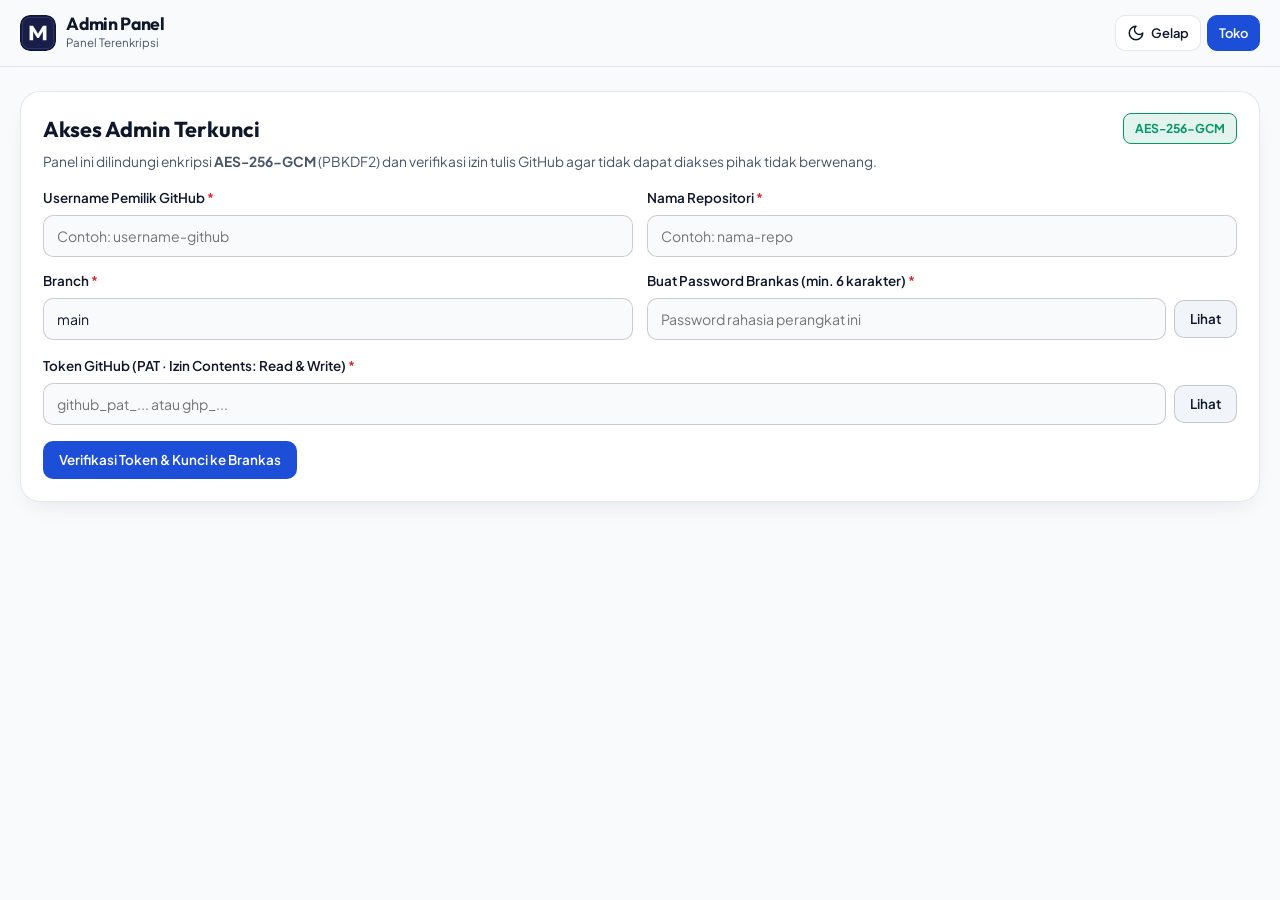
==== admin.html @ 41ffdd81 "v90: Bump root HTML/SW/module cache-busters and add Cloudflare Pages _headers so browsers immediatel" ====
<!doctype html>
<html lang="id" data-theme="dark">
  <head>
    <meta charset="UTF-8" />
    <meta name="viewport" content="width=device-width, initial-scale=1.0" />
    <title>Brankas Admin — Manifestudio</title>
    <meta
      name="description"
      content="Halaman admin terenkripsi Manifestudio."
    />
    <meta name="robots" content="noindex, nofollow" />
    <meta name="theme-color" content="#090D16" />
    <link rel="icon" type="image/svg+xml" href="./assets/icons/brand-icon.svg" />

    <link rel="preconnect" href="https://fonts.googleapis.com" />
    <link rel="preconnect" href="https://fonts.gstatic.com" crossorigin />
    <link
      href="https://fonts.googleapis.com/css2?family=JetBrains+Mono:wght@500;700&family=Outfit:wght@600;700;800&family=Plus+Jakarta+Sans:wght@400;500;600;700&display=swap"
      rel="stylesheet"
    />

    <link rel="stylesheet" href="./css/tokens.css?v=90" />
    <link rel="stylesheet" href="./css/styles.css?v=90" />
    <script>
      (function () {
        var CURRENT_CACHE = 'manifestudio-cache-v90';
        window.addEventListener('load', function () {
          if ('caches' in window) {
            caches.keys().then(function (keys) {
              keys.forEach(function (k) {
                if (k !== CURRENT_CACHE && k !== 'manifestudio-ffmpeg-core-v1') caches.delete(k);
              });
            });
          }
          if ('serviceWorker' in navigator) {
            navigator.serviceWorker.register('./sw.js?v=90').then(function (reg) {
              reg.update();
            }).catch(function () {});
          }
        });
      })();
    </script>
  </head>
  <body>
    <header class="site-header">
      <div class="container header-inner">
        <a href="./index.html" class="brand-link" aria-label="Kembali ke toko Manifestudio">
          <img
            src="./assets/icons/brand-icon.svg"
            alt="Logo Manifestudio"
            width="38"
            height="38"
            class="brand-mark"
          />
          <div class="brand-text">
            <span class="brand-name">Admin Panel</span>
            <span class="brand-tagline">Panel Terenkripsi</span>
          </div>
        </a>

        <div class="header-actions">
          <button
            type="button"
            id="lock-vault-btn"
            class="header-btn"
            aria-label="Kunci sesi admin"
            hidden
          >
            <svg width="16" height="16" viewBox="0 0 24 24" fill="none" stroke="currentColor" stroke-width="2" stroke-linecap="round" stroke-linejoin="round" aria-hidden="true">
              <rect width="18" height="11" x="3" y="11" rx="2" ry="2" />
              <path d="M7 11V7a5 5 0 0 1 10 0v4" />
            </svg>
            <span class="hide-xs">Kunci</span>
          </button>
          <button
            type="button"
            id="theme-toggle-btn"
            class="header-btn"
            aria-label="Ubah tema tampilan"
          ></button>
          <a href="./index.html" class="header-btn header-cart-btn">
            Toko
          </a>
        </div>
      </div>
    </header>

    <main class="container admin-shell">
      <!-- Gate Terenkripsi: Tampil pertama kali / saat terkunci -->
      <section id="admin-lock-screen" class="admin-card admin-lock-card" aria-labelledby="lock-heading">
        <div class="admin-card-head">
          <div>
            <h1 id="lock-heading" class="admin-title">Akses Admin Terkunci</h1>
            <p id="lock-subtitle" class="admin-subtitle">
              Panel ini dilindungi enkripsi <strong>AES-256-GCM</strong> (PBKDF2) dan verifikasi izin tulis GitHub agar tidak dapat diakses pihak tidak berwenang.
            </p>
          </div>
          <span class="admin-badge is-ok">AES-256-GCM</span>
        </div>

        <!-- Form Buka Brankas (jika perangkat ini sudah pernah aktivasi) -->
        <form id="unlock-vault-form" class="admin-add-form" hidden>
          <div class="form-field">
            <label for="unlock-password">Password Brankas Admin <span class="req">*</span></label>
            <div class="token-input-row">
              <input
                type="password"
                id="unlock-password"
                placeholder="Masukkan password brankas Anda"
                autocomplete="current-password"
                required
              />
              <button type="button" class="btn btn-secondary btn-sm" data-toggle-secret="unlock-password">
                Lihat
              </button>
            </div>
          </div>

          <div class="admin-action-bar">
            <button type="submit" id="unlock-submit-btn" class="btn btn-primary btn-sm">
              Buka Brankas Admin
            </button>
            <button type="button" id="reset-vault-btn" class="btn btn-ghost btn-sm">
              Ganti Token / Reset Brankas
            </button>
          </div>
        </form>

        <!-- Form Aktivasi Brankas (perangkat baru / setelah reset) -->
        <form id="setup-vault-form" class="admin-add-form" hidden>
          <div class="admin-form-grid">
            <div class="form-field">
              <label for="setup-owner">Username Pemilik GitHub <span class="req">*</span></label>
              <input
                type="text"
                id="setup-owner"
                placeholder="Contoh: username-github"
                autocomplete="off"
                required
              />
            </div>
            <div class="form-field">
              <label for="setup-repo">Nama Repositori <span class="req">*</span></label>
              <input
                type="text"
                id="setup-repo"
                placeholder="Contoh: nama-repo"
                autocomplete="off"
                required
              />
            </div>
            <div class="form-field">
              <label for="setup-branch">Branch <span class="req">*</span></label>
              <input
                type="text"
                id="setup-branch"
                value="main"
                autocomplete="off"
                required
              />
            </div>
            <div class="form-field">
              <label for="setup-password">Buat Password Brankas (min. 6 karakter) <span class="req">*</span></label>
              <div class="token-input-row">
                <input
                  type="password"
                  id="setup-password"
                  placeholder="Password rahasia perangkat ini"
                  autocomplete="new-password"
                  minlength="6"
                  required
                />
                <button type="button" class="btn btn-secondary btn-sm" data-toggle-secret="setup-password">
                  Lihat
                </button>
              </div>
            </div>
          </div>

          <div class="form-field">
            <label for="setup-token">Token GitHub (PAT · Izin Contents: Read &amp; Write) <span class="req">*</span></label>
            <div class="token-input-row">
              <input
                type="password"
                id="setup-token"
                placeholder="github_pat_... atau ghp_..."
                autocomplete="off"
                required
              />
              <button type="button" class="btn btn-secondary btn-sm" data-toggle-secret="setup-token">
                Lihat
              </button>
            </div>
          </div>

          <div class="admin-action-bar">
            <button type="submit" id="setup-submit-btn" class="btn btn-primary btn-sm">
              Verifikasi Token &amp; Kunci ke Brankas
            </button>
          </div>
        </form>

        <div id="lock-status-box" class="admin-status-box" role="status" hidden></div>
      </section>

      <!-- Dashboard Admin: Tersembunyi & kosong sampai berhasil verifikasi/unlock -->
      <div id="admin-dashboard" class="admin-dashboard" hidden>
        <section class="admin-card admin-control-card" aria-labelledby="sync-heading">
          <div class="admin-card-head">
            <div>
              <h1 id="sync-heading" class="admin-title">Pusat Kontrol &amp; Status Sinkronisasi</h1>
              <p class="admin-subtitle">
                Terhubung terenkripsi ke <code id="connected-repo-label">-</code> · Sinkron otomatis antara Menu Utama, 14 Menu Utilitas, Banner Carousel, dan <code>data/catalog.json</code>.
              </p>
            </div>
            <span id="admin-source-badge" class="admin-badge is-ok">Tersinkron Penuh</span>
          </div>

          <!-- Live Status Sinkronisasi Panel -->
          <div id="admin-sync-status-panel" class="admin-sync-panel" aria-live="polite">
            <div class="admin-sync-head">
              <div class="admin-sync-summary">
                <span class="admin-sync-dot is-ok" id="admin-sync-dot" aria-hidden="true"></span>
                <strong id="admin-sync-summary-title">Memeriksa status sinkronisasi...</strong>
                <span id="admin-sync-timestamp" class="admin-sync-time mono-num"></span>
              </div>
              <div class="admin-sync-actions">
                <button type="button" id="sync-all-menus-banners-btn" class="btn btn-secondary btn-sm">
                  Sinkronkan Semua Menu &amp; Banner
                </button>
                <button type="button" id="check-sync-btn" class="btn btn-ghost btn-sm">
                  Cek Sinkronisasi
                </button>
              </div>
            </div>
            <div id="admin-sync-grid" class="admin-sync-grid"></div>
          </div>

          <div class="admin-action-bar">
            <button type="button" id="publish-github-btn" class="btn btn-primary btn-sm">
              Simpan &amp; Publikasikan ke GitHub
            </button>
            <button type="button" id="pull-github-btn" class="btn btn-secondary btn-sm">
              Muat Ulang GitHub
            </button>
            <button type="button" id="save-preview-btn" class="btn btn-secondary btn-sm">
              Pratinjau Lokal
            </button>
            <button type="button" id="clear-preview-btn" class="btn btn-ghost btn-sm">
              Hapus Pratinjau
            </button>
            <button type="button" id="download-json-btn" class="btn btn-ghost btn-sm">
              Unduh JSON
            </button>
          </div>

          <div id="admin-publish-progress" class="admin-progress-box" hidden>
            <div class="admin-progress-head">
              <span id="admin-progress-label" class="admin-progress-label">Menyiapkan publikasi...</span>
              <strong id="admin-progress-pct" class="admin-progress-pct mono-num">0%</strong>
            </div>
            <div
              class="admin-progress-track"
              role="progressbar"
              id="admin-progress-bar"
              aria-valuemin="0"
              aria-valuemax="100"
              aria-valuenow="0"
            >
              <div id="admin-progress-fill" class="admin-progress-fill" style="width: 0%"></div>
            </div>
          </div>

          <div id="admin-status-box" class="admin-status-box" role="status" hidden></div>
        </section>

        <div class="admin-tabs" role="tablist" aria-label="Bagian Panel Admin">
          <button
            type="button"
            role="tab"
            id="tab-btn-products"
            class="cat-tab is-active"
            data-admin-tab="products"
            aria-selected="true"
          >
            <span>Produk</span>
            <span class="admin-tab-count mono-num" id="tab-count-products">0</span>
          </button>
          <button
            type="button"
            role="tab"
            id="tab-btn-add"
            class="cat-tab"
            data-admin-tab="add"
            aria-selected="false"
          >
            <span>+ Produk Baru</span>
          </button>
          <button
            type="button"
            role="tab"
            id="tab-btn-categories"
            class="cat-tab"
            data-admin-tab="categories"
            aria-selected="false"
          >
            <span>Kategori</span>
            <span class="admin-tab-count mono-num" id="tab-count-categories">0</span>
          </button>
          <button
            type="button"
            role="tab"
            id="tab-btn-banners"
            class="cat-tab"
            data-admin-tab="banners"
            aria-selected="false"
          >
            <span>Banner</span>
            <span class="admin-tab-count mono-num" id="tab-count-banners">0</span>
          </button>
          <button
            type="button"
            role="tab"
            id="tab-btn-utilities"
            class="cat-tab"
            data-admin-tab="utilities"
            aria-selected="false"
          >
            <span>Menu Utilitas</span>
            <span class="admin-tab-count mono-num" id="tab-count-utilities">14</span>
          </button>
          <button
            type="button"
            role="tab"
            id="tab-btn-brand"
            class="cat-tab"
            data-admin-tab="brand"
            aria-selected="false"
          >
            <span>Brand &amp; Kontak</span>
          </button>
          <button
            type="button"
            role="tab"
            id="tab-btn-vouchers"
            class="cat-tab"
            data-admin-tab="vouchers"
            aria-selected="false"
          >
            <span>Voucher</span>
            <span class="admin-tab-count mono-num" id="tab-count-vouchers">0</span>
          </button>
          <button
            type="button"
            role="tab"
            id="tab-btn-faq"
            class="cat-tab"
            data-admin-tab="faq"
            aria-selected="false"
          >
            <span>FAQ</span>
            <span class="admin-tab-count mono-num" id="tab-count-faq">0</span>
          </button>
          <button
            type="button"
            role="tab"
            id="tab-btn-history"
            class="cat-tab"
            data-admin-tab="history"
            aria-selected="false"
          >
            <span>Riwayat</span>
          </button>
        </div>

        <section id="panel-products" class="admin-panel" aria-labelledby="tab-btn-products">
          <div class="admin-toolbar">
            <div class="search-box">
              <svg class="search-icon" width="18" height="18" viewBox="0 0 24 24" fill="none" stroke="currentColor" stroke-width="2" stroke-linecap="round" stroke-linejoin="round" aria-hidden="true">
                <circle cx="11" cy="11" r="8" />
                <path d="m21 21-4.3-4.3" />
              </svg>
              <input
                type="search"
                id="admin-product-search"
                class="search-input"
                placeholder="Cari produk atau varian..."
                aria-label="Cari produk di panel admin"
              />
            </div>
            <span id="admin-product-count" class="catalog-count">0 produk</span>
          </div>

          <div id="admin-product-list" class="admin-product-list"></div>
        </section>

        <section id="panel-add" class="admin-panel" aria-labelledby="tab-btn-add" hidden>
          <div class="admin-card">
            <h2 class="admin-section-title">Tambah Layanan / Produk Baru</h2>
            <p class="admin-subtitle">
              Tambahkan layanan baru ke katalog lengkap dengan varian paket pertamanya.
            </p>

            <form id="add-product-form" class="admin-add-form">
              <div class="admin-form-grid">
                <div class="form-field">
                  <label for="new-prod-name">Nama Layanan <span class="req">*</span></label>
                  <input type="text" id="new-prod-name" placeholder="Contoh: CapCut Pro" required />
                </div>

                <div class="form-field">
                  <label for="new-prod-category">Kategori Layanan</label>
                  <select id="new-prod-category" class="admin-select">
                    <option value="streaming">Streaming Film</option>
                    <option value="music">Musik &amp; Hiburan</option>
                    <option value="creative">Desain &amp; Editing</option>
                    <option value="custom">Request &amp; Custom</option>
                  </select>
                </div>

                <div class="admin-logo-manager admin-logo-manager-full">
                  <div class="admin-logo-head">
                    <div class="admin-logo-preview-wrap">
                      <img
                        src="./assets/logos/custom-request.svg"
                        alt="Pratinjau logo produk baru"
                        width="44"
                        height="44"
                        id="new-prod-logo-preview"
                        class="modal-logo"
                      />
                      <div>
                        <strong class="admin-logo-title">Logo Layanan</strong>
                        <span id="new-prod-logo-status" class="admin-prod-meta">Gunakan upload gambar atau link URL</span>
                      </div>
                    </div>
                    <div class="admin-logo-tabs" role="group" aria-label="Pilih sumber logo produk baru">
                      <button
                        type="button"
                        class="admin-logo-mode-btn is-active"
                        data-new-logo-mode="upload"
                        aria-pressed="true"
                      >
                        Upload File
                      </button>
                      <button
                        type="button"
                        class="admin-logo-mode-btn"
                        data-new-logo-mode="link"
                        aria-pressed="false"
                      >
                        Link / URL
                      </button>
                    </div>
                  </div>

                  <div id="new-prod-logo-upload-pane" class="admin-logo-pane">
                    <div class="admin-file-row">
                      <label for="new-prod-logo-file" class="btn btn-secondary btn-sm admin-file-trigger">
                        Pilih File Gambar Logo
                      </label>
                      <input
                        type="file"
                        id="new-prod-logo-file"
                        class="visually-hidden-file"
                        accept="image/*"
                      />
                      <span class="admin-prod-meta">PNG / JPG / WebP / SVG otomatis dioptimalkan ke 256×256.</span>
                    </div>
                  </div>

                  <div id="new-prod-logo-link-pane" class="admin-logo-pane" hidden>
                    <div class="admin-logo-link-grid">
                      <div class="form-field">
                        <label for="new-prod-logo-preset">Preset Ikon Bawaan</label>
                        <select id="new-prod-logo-preset" class="admin-select">
                          <option value="./assets/logos/custom-request.svg">Ikon Umum / Custom</option>
                          <option value="./assets/logos/netflix.svg">Netflix</option>
                          <option value="./assets/logos/canva.svg">Canva</option>
                          <option value="./assets/logos/youtube.svg">YouTube</option>
                          <option value="./assets/logos/spotify.svg">Spotify</option>
                          <option value="./assets/logos/viu.svg">Viu</option>
                          <option value="./assets/logos/vidio.svg">Vidio</option>
                          <option value="./assets/logos/alight-motion.svg">Alight Motion</option>
                          <option value="./assets/logos/wetv.svg">WeTV</option>
                          <option value="./assets/logos/prime-video.svg">Prime Video</option>
                        </select>
                      </div>
                      <div class="form-field">
                        <label for="new-prod-logo-url">Path / URL Link Logo</label>
                        <input
                          type="text"
                          id="new-prod-logo-url"
                          value="./assets/logos/custom-request.svg"
                          placeholder="https://... atau ./assets/logos/..."
                        />
                      </div>
                    </div>
                  </div>
                </div>

                <div class="form-field">
                  <label for="new-prod-tag">Label Status</label>
                  <input type="text" id="new-prod-tag" value="Tersedia" placeholder="Contoh: Populer" />
                </div>

                <div class="form-field">
                  <label for="new-prod-summary">Ringkasan Fitur</label>
                  <input
                    type="text"
                    id="new-prod-summary"
                    placeholder="Contoh: Ekspor 4K tanpa watermark · Template Pro"
                  />
                </div>

                <div class="form-field">
                  <label for="new-prod-variant-name">Nama Paket Pertama <span class="req">*</span></label>
                  <input
                    type="text"
                    id="new-prod-variant-name"
                    placeholder="Contoh: 1 Bulan Privat"
                    required
                  />
                </div>

                <div class="form-field">
                  <label for="new-prod-variant-price">Harga Paket (Rp) <span class="req">*</span></label>
                  <input
                    type="number"
                    id="new-prod-variant-price"
                    min="0"
                    step="500"
                    value="15000"
                    required
                  />
                </div>
              </div>

              <div class="admin-action-bar">
                <button type="submit" class="btn btn-primary btn-sm">
                  Tambahkan ke Katalog
                </button>
              </div>
            </form>
          </div>
        </section>

        <!-- Panel Kategori Layanan -->
        <section id="panel-categories" class="admin-panel" aria-labelledby="tab-btn-categories" hidden>
          <div class="admin-card">
            <h2 class="admin-section-title">Kelola Kategori Layanan</h2>
            <p class="admin-subtitle">
              Ubah nama kategori yang sudah ada atau tambahkan kategori layanan baru (contoh: AI &amp; Produktivitas, Gaming &amp; Voucher, Cloud Storage, dll). Kategori otomatis muncul di filter toko dan pilihan produk.
            </p>

            <div id="admin-category-list" class="admin-category-list"></div>

            <form id="add-category-form" class="admin-add-form">
              <h3 class="admin-subhead">Tambah Kategori Layanan Baru</h3>
              <div class="admin-form-grid">
                <div class="form-field">
                  <label for="new-category-label">Nama Kategori Layanan <span class="req">*</span></label>
                  <input
                    type="text"
                    id="new-category-label"
                    placeholder="Contoh: AI & Produktivitas"
                    required
                  />
                </div>
                <div class="form-field">
                  <label for="new-category-id">ID Kategori (Opsional, otomatis dari nama)</label>
                  <input
                    type="text"
                    id="new-category-id"
                    placeholder="Contoh: ai-tools"
                  />
                </div>
              </div>
              <div class="admin-action-bar">
                <button type="submit" class="btn btn-primary btn-sm">
                  + Tambah Kategori Layanan
                </button>
              </div>
            </form>
          </div>
        </section>

        <!-- Panel Banner Promo Carousel -->
        <section id="panel-banners" class="admin-panel" aria-labelledby="tab-btn-banners" hidden>
          <div class="admin-card">
            <div class="admin-card-head">
              <div>
                <h2 class="admin-section-title">Kelola Banner Carousel Gen-Z (Menu Utama &amp; 14 Utilitas)</h2>
                <p class="admin-subtitle">
                  Klik judul slide untuk membuka editor. Setiap menu memiliki banner maskot Gen-Z yang otomatis tersinkron dengan Menu Utama &amp; Menu Utilitas.
                </p>
              </div>
              <button type="button" id="banner-sync-all-btn" class="btn btn-secondary btn-sm">
                Sinkronkan Banner dengan Menu
              </button>
            </div>

            <div id="admin-banner-list" class="admin-banner-list"></div>

            <form id="add-banner-form" class="admin-add-form">
              <h3 class="admin-subhead">Tambah Slide Banner Baru</h3>
              <div class="admin-form-grid">
                <div class="form-field">
                  <label for="new-banner-kicker">Label Kicker (Teks Kecil Atas)</label>
                  <input
                    type="text"
                    id="new-banner-kicker"
                    value="Promo Spesial · Manifestudio"
                    placeholder="Contoh: Promo Spesial · Manifestudio"
                  />
                </div>
                <div class="form-field">
                  <label for="new-banner-heading">Judul Utama Banner <span class="req">*</span></label>
                  <input
                    type="text"
                    id="new-banner-heading"
                    placeholder="Contoh: Diskon Spesial Paket Bundling"
                    required
                  />
                </div>
                <div class="form-field admin-sum-field">
                  <label for="new-banner-sub">Deskripsi / Kalimat Penjelas Banner</label>
                  <input
                    type="text"
                    id="new-banner-sub"
                    placeholder="Contoh: Dapatkan harga lebih hemat untuk pemesanan 2 layanan sekaligus."
                  />
                </div>
                <div class="form-field">
                  <label for="new-banner-cta">Teks Tombol (CTA)</label>
                  <input
                    type="text"
                    id="new-banner-cta"
                    value="Lihat Promo →"
                    placeholder="Contoh: Lihat Promo →"
                  />
                </div>
                <div class="form-field">
                  <label for="new-banner-href">Link Tujuan Saat Diklik</label>
                  <input
                    type="text"
                    id="new-banner-href"
                    value="#katalog"
                    placeholder="#katalog atau ./tools.html?tab=novel"
                  />
                </div>
                <div class="form-field">
                  <label for="new-banner-scrim">Tema Warna Overlay</label>
                  <select id="new-banner-scrim" class="admin-select">
                    <option value="default">Biru Gelap Standar</option>
                    <option value="emerald">Hijau Emerald</option>
                    <option value="weather">Biru Langit Cerah</option>
                    <option value="world">Indigo / Kosmik</option>
                    <option value="prayer">Cyan / Tosca</option>
                    <option value="downloader">Magenta / Neon</option>
                    <option value="violet">Violet Studio</option>
                    <option value="crimson">Merah Sinema</option>
                    <option value="amber">Emas / Amber Hangat</option>
                  </select>
                </div>
                <div class="form-field">
                  <label for="new-banner-preset">Preset Gambar Maskot Gen-Z</label>
                  <select id="new-banner-preset" class="admin-select">
                    <option value="./assets/banners/banner-katalog.jpg">Maskot Katalog Utama (Fox)</option>
                    <option value="./assets/banners/banner-prayer.jpg">Maskot Jadwal Sholat (Kucing)</option>
                    <option value="./assets/banners/banner-weather.jpg">Maskot Prakiraan Cuaca (Shiba)</option>
                    <option value="./assets/banners/banner-worldclock.jpg">Maskot Jam Dunia (Beruang)</option>
                    <option value="./assets/banners/banner-speedtest.jpg">Maskot Speedtest (Cheetah)</option>
                    <option value="./assets/banners/banner-downloader.jpg">Maskot Downloader (Panda)</option>
                    <option value="./assets/banners/banner-compressor.jpg">Maskot Kompresor HD (Bunglon)</option>
                    <option value="./assets/banners/banner-converter.jpg">Maskot Konversi File (Rakun)</option>
                    <option value="./assets/banners/banner-songfinder.jpg">Maskot Cari Lagu (Kelinci DJ)</option>
                    <option value="./assets/banners/banner-music.jpg">Maskot YT Music (Kucing DJ)</option>
                    <option value="./assets/banners/banner-dracin.jpg">Maskot Drama Pendek (Red Panda)</option>
                    <option value="./assets/banners/banner-audioeditor.jpg">Maskot Audio Editor (Serigala)</option>
                    <option value="./assets/banners/banner-manifestai.jpg">Maskot Manifest AI (Burung Hantu)</option>
                    <option value="./assets/banners/banner-plagiarism.jpg">Maskot Cek Plagiarisme (Corgi)</option>
                    <option value="./assets/banners/banner-novel.jpg">Maskot Novel Terpadu (Rubah)</option>
                    <option value="./assets/banners/banner-callerid.jpg">Maskot Cek Nomor & Anti-Spam (Shiba Guard)</option>
                    <option value="">Tanpa Gambar (Gradien Warna)</option>
                  </select>
                </div>
                <div class="form-field admin-sum-field">
                  <label for="new-banner-image-url">Path / URL Gambar Banner (Opsional)</label>
                  <input
                    type="text"
                    id="new-banner-image-url"
                    value="./assets/banners/banner-katalog.jpg"
                    placeholder="./assets/banners/banner-katalog.jpg atau https://..."
                  />
                </div>
                <div class="form-field admin-sum-field">
                  <div class="admin-file-row">
                    <img
                      src="./assets/banners/banner-katalog.jpg"
                      alt="Pratinjau gambar banner baru"
                      width="96"
                      height="54"
                      id="new-banner-image-preview"
                      class="admin-banner-thumb"
                    />
                    <label for="new-banner-image-file" class="btn btn-secondary btn-sm admin-file-trigger">
                      Upload Gambar Banner Baru
                    </label>
                    <input
                      type="file"
                      id="new-banner-image-file"
                      class="visually-hidden-file"
                      accept="image/*"
                    />
                    <span id="new-banner-image-status" class="admin-prod-meta">Rasio landscape 16:9 direkomendasikan.</span>
                  </div>
                </div>
              </div>
              <div class="admin-action-bar">
                <button type="submit" class="btn btn-primary btn-sm">
                  + Tambah Slide Banner
                </button>
              </div>
            </form>
          </div>
        </section>

        <!-- Panel Brand, Biaya Layanan, OpenGraph & Kontak Sosmed -->
        <section id="panel-brand" class="admin-panel" aria-labelledby="tab-btn-brand" hidden>
          <!-- Card 1: Identitas & Logo Brand -->
          <div class="admin-card">
            <h2 class="admin-section-title">Ubah Logo Brand &amp; Identitas Header/Footer</h2>
            <p class="admin-subtitle">
              Atur logo utama toko, nama brand, tulisan di bawah nama brand (tagline header), serta teks hak cipta di footer.
            </p>

            <div class="admin-logo-manager">
              <div class="admin-logo-head">
                <div class="admin-logo-preview-wrap">
                  <img
                    src="./assets/icons/brand-icon.svg"
                    alt="Pratinjau logo brand utama"
                    width="48"
                    height="48"
                    id="brand-logo-preview"
                    class="modal-logo admin-logo-thumb"
                  />
                  <div>
                    <strong class="admin-logo-title">Logo Brand Utama</strong>
                    <span id="brand-logo-status" class="admin-prod-meta">Menggunakan logo bawaan Manifestudio</span>
                  </div>
                </div>
                <div class="admin-logo-tabs" role="group" aria-label="Pilih sumber logo brand">
                  <button
                    type="button"
                    class="admin-logo-mode-btn is-active"
                    data-brand-logo-mode="upload"
                    aria-pressed="true"
                  >
                    Upload Gambar
                  </button>
                  <button
                    type="button"
                    class="admin-logo-mode-btn"
                    data-brand-logo-mode="link"
                    aria-pressed="false"
                  >
                    Link / URL
                  </button>
                </div>
              </div>

              <div id="brand-logo-upload-pane" class="admin-logo-pane">
                <div class="admin-file-row">
                  <label for="brand-logo-file" class="btn btn-secondary btn-sm admin-file-trigger">
                    Pilih File Gambar Logo Brand
                  </label>
                  <input
                    type="file"
                    id="brand-logo-file"
                    class="visually-hidden-file"
                    accept="image/*"
                  />
                  <button type="button" id="brand-logo-reset-btn" class="btn btn-ghost btn-sm">
                    Reset ke Logo Default
                  </button>
                  <span class="admin-prod-meta">Otomatis dikompres &amp; disimpan ke repositori saat Publikasi.</span>
                </div>
              </div>

              <div id="brand-logo-link-pane" class="admin-logo-pane" hidden>
                <div class="form-field">
                  <label for="brand-logo-url">Path / URL Logo Brand</label>
                  <input
                    type="text"
                    id="brand-logo-url"
                    value="./assets/icons/brand-icon.svg"
                    placeholder="./assets/icons/brand-icon.svg atau https://..."
                  />
                </div>
              </div>
            </div>

            <div class="admin-form-grid">
              <div class="form-field">
                <label for="brand-name-input">Nama Brand</label>
                <input
                  type="text"
                  id="brand-name-input"
                  value="Manifestudio"
                  placeholder="Manifestudio"
                />
              </div>
              <div class="form-field">
                <label for="brand-tagline-input">Tagline Header (Tulisan di Bawah Nama Brand)</label>
                <input
                  type="text"
                  id="brand-tagline-input"
                  value="by Tomy"
                  placeholder="Contoh: by Tomy"
                />
              </div>
              <div class="form-field admin-sum-field">
                <label for="brand-footer-input">Teks Hak Cipta Footer</label>
                <input
                  type="text"
                  id="brand-footer-input"
                  value="Dikelola oleh Manifestudio by Tomy © 2026"
                  placeholder="Dikelola oleh Manifestudio by Tomy © 2026"
                />
              </div>
            </div>
          </div>

          <!-- Card 1B: Pengaturan Keamanan Berlapis Server Vault (Store + Kontak WhatsApp/IG/TikTok) -->
          <div class="admin-card" id="admin-store-access-card">
            <div class="admin-card-head">
              <div>
                <h2 class="admin-section-title">Keamanan Berlapis Akses Store &amp; Kontak — Server Vault (Cloudflare KV)</h2>
                <p class="admin-subtitle">
                  Kode akses Store, kode akses Kontak, URL Store, nomor WhatsApp, Instagram, dan TikTok untuk pengunjung Manifestudio disimpan <strong>100% di Server Cloudflare KV</strong> dalam bentuk hash PBKDF2-SHA256 — tidak pernah muncul di Inspect Element, HTML, JS, maupun GitHub.
                </p>
              </div>
              <span id="store-vault-status-badge" class="admin-badge">Memeriksa Vault...</span>
            </div>

            <div id="store-vault-status-meta" class="admin-prod-meta" style="margin-bottom: 0.75rem;">
              Membaca status Server Vault Cloudflare...
            </div>

            <label class="admin-checkbox-row" for="store-access-enabled-toggle">
              <input type="checkbox" id="store-access-enabled-toggle" checked />
              <span>Aktifkan Kode Akses Store saat pengunjung beralih dari Manifestudio ke Store</span>
            </label>

            <div class="admin-form-grid">
              <div class="form-field admin-sum-field">
                <label for="store-access-key-input">Kunci Akses Store Baru (Tersimpan sebagai Hash di Server KV)</label>
                <div class="token-input-row">
                  <input
                    type="password"
                    id="store-access-key-input"
                    value=""
                    placeholder="Kosongkan jika tidak mengganti kunci (min. 6 karakter)"
                    autocomplete="new-password"
                    spellcheck="false"
                    maxlength="64"
                  />
                  <button type="button" class="btn btn-secondary btn-sm" data-toggle-secret="store-access-key-input">
                    Lihat
                  </button>
                  <button type="button" id="store-access-generate-btn" class="btn btn-secondary btn-sm">
                    Acak Kunci
                  </button>
                </div>
                <span class="admin-prod-meta">Kunci lama tidak pernah ditampilkan ulang karena di-hash satu arah di server. Mengganti kunci otomatis mencabut semua sesi lama.</span>
              </div>

              <div class="form-field admin-sum-field">
                <label for="store-access-store-origin-input">URL Tujuan Store (Rahasia di Server KV — Tidak Muncul di Frontend)</label>
                <input
                  type="url"
                  id="store-access-store-origin-input"
                  value=""
                  placeholder="https://manifestore.my.id"
                  autocomplete="off"
                />
              </div>

              <div class="form-field">
                <label for="store-access-brand-input">Nama Brand Domain Store</label>
                <input
                  type="text"
                  id="store-access-brand-input"
                  value="Manifestore"
                  placeholder="Manifestore"
                />
              </div>
              <div class="form-field">
                <label for="store-access-util-brand-input">Nama Brand Domain Utilitas</label>
                <input
                  type="text"
                  id="store-access-util-brand-input"
                  value="Manifestudio"
                  placeholder="Manifestudio"
                />
              </div>
              <div class="form-field">
                <label for="store-access-util-origin-input">Domain Utilitas (URL Origin)</label>
                <input
                  type="text"
                  id="store-access-util-origin-input"
                  value="https://manifestudio.my.id"
                  placeholder="https://manifestudio.my.id"
                />
              </div>
              <div class="form-field">
                <label for="store-access-prompt-title-input">Judul Modal Kunci Akses Store</label>
                <input
                  type="text"
                  id="store-access-prompt-title-input"
                  value="Akses Khusus Store"
                  placeholder="Akses Khusus Store"
                />
              </div>
              <div class="form-field admin-sum-field">
                <label for="store-access-prompt-desc-input">Keterangan Modal Kunci Akses Store</label>
                <input
                  type="text"
                  id="store-access-prompt-desc-input"
                  value="Masukkan kode akses resmi untuk melanjutkan ke halaman Store."
                  placeholder="Pesan petunjuk untuk pengguna..."
                />
              </div>
            </div>

            <hr style="border:none;border-top:1px solid var(--border);margin:1.15rem 0 0.95rem;" />

            <h3 class="admin-subhead" style="margin-bottom:0.4rem;">Enkripsi Akses Kontak &amp; Sosmed (WhatsApp, TikTok, Instagram)</h3>
            <p class="admin-prod-meta" style="margin-bottom:0.7rem;">
              Tombol WhatsApp, TikTok, dan Instagram di Manifestudio tidak pernah menampilkan nomor/username asli di kode web. Pengunjung wajib memasukkan kode akses sebelum server mengalihkan ke tujuan asli.
            </p>

            <label class="admin-checkbox-row" for="contact-access-enabled-toggle">
              <input type="checkbox" id="contact-access-enabled-toggle" checked />
              <span>Aktifkan Kode Akses untuk WhatsApp, TikTok &amp; Instagram di Manifestudio</span>
            </label>

            <label class="admin-checkbox-row" for="contact-access-same-key-toggle">
              <input type="checkbox" id="contact-access-same-key-toggle" checked />
              <span>Gunakan kunci yang sama dengan Kunci Akses Store (matikan untuk membuat kunci kontak terpisah)</span>
            </label>

            <div class="admin-form-grid">
              <div class="form-field admin-sum-field" id="contact-access-key-field" hidden>
                <label for="contact-access-key-input">Kunci Akses Kontak Terpisah (Hash di Server KV)</label>
                <div class="token-input-row">
                  <input
                    type="password"
                    id="contact-access-key-input"
                    value=""
                    placeholder="Kosongkan jika tidak mengganti kunci kontak (min. 6 karakter)"
                    autocomplete="new-password"
                    spellcheck="false"
                    maxlength="64"
                  />
                  <button type="button" class="btn btn-secondary btn-sm" data-toggle-secret="contact-access-key-input">
                    Lihat
                  </button>
                  <button type="button" id="contact-access-generate-btn" class="btn btn-secondary btn-sm">
                    Acak Kunci
                  </button>
                </div>
              </div>

              <div class="form-field">
                <label for="contact-whatsapp-input">Nomor WhatsApp Rahasia (Server KV)</label>
                <input
                  type="text"
                  id="contact-whatsapp-input"
                  value=""
                  placeholder="62851xxxxxxxx"
                  autocomplete="off"
                />
              </div>
              <div class="form-field">
                <label for="contact-instagram-input">URL Instagram Rahasia (Server KV)</label>
                <input
                  type="url"
                  id="contact-instagram-input"
                  value=""
                  placeholder="https://www.instagram.com/username"
                  autocomplete="off"
                />
              </div>
              <div class="form-field">
                <label for="contact-tiktok-input">URL TikTok Rahasia (Server KV)</label>
                <input
                  type="url"
                  id="contact-tiktok-input"
                  value=""
                  placeholder="https://www.tiktok.com/@username"
                  autocomplete="off"
                />
              </div>
              <div class="form-field">
                <label for="contact-prompt-desc-input">Keterangan Modal Akses Kontak</label>
                <input
                  type="text"
                  id="contact-prompt-desc-input"
                  value="Masukkan kode akses resmi untuk membuka tautan kontak."
                  placeholder="Masukkan kode akses resmi..."
                />
              </div>
            </div>

            <div class="admin-vault-actions" style="display:flex;flex-wrap:wrap;gap:0.6rem;margin-top:0.95rem;align-items:center;">
              <button type="button" id="store-access-save-vault-btn" class="btn btn-primary btn-sm">
                Simpan Pengaturan ke Server Vault
              </button>
              <button type="button" id="store-access-revoke-btn" class="btn btn-secondary btn-sm">
                Cabut Semua Sesi Aktif
              </button>
              <button type="button" id="store-access-refresh-vault-btn" class="btn btn-ghost btn-sm">
                Cek Status Server
              </button>
            </div>
            <div id="store-vault-action-msg" class="admin-prod-meta" style="margin-top:0.55rem;" aria-live="polite"></div>

            <details style="margin-top:0.85rem;font-size:0.84rem;color:var(--ink-muted);">
              <summary style="cursor:pointer;font-weight:600;color:var(--ink);">Panduan Setup 1 Kali di Cloudflare Pages (Binding KV)</summary>
              <ol style="margin:0.5rem 0 0 1.25rem;display:grid;gap:0.35rem;line-height:1.5;">
                <li>Buka <strong>Cloudflare Dashboard → Storage &amp; Databases → KV</strong>, klik <strong>Create a namespace</strong>, beri nama <code>manifestudio-store-vault</code>.</li>
                <li>Buka proyek <strong>Workers &amp; Pages → infokatalogtmctomystudio → Settings → Bindings → Add → KV namespace</strong>.</li>
                <li>Isi <strong>Variable name</strong> persis: <code>STORE_ACCESS_KV</code>, pilih namespace tadi, lalu klik <strong>Save</strong> (otomatis aktif pada deploy berikutnya atau klik Retry Deployment).</li>
              </ol>
            </details>
          </div>

          <!-- Card 2: Pengaturan OpenGraph & Social Share Preview -->
          <div class="admin-card">
            <h2 class="admin-section-title">Pengaturan OpenGraph &amp; Tampilan Share Link (WA / FB / IG / X / Telegram)</h2>
            <p class="admin-subtitle">
              Atur gambar pratinjau (thumbnail), judul kalimat, tagline, dan caption saat link website dibagikan di WhatsApp, Telegram, Facebook, Instagram, atau X. Saat Anda klik <strong>Simpan &amp; Publikasikan ke GitHub</strong>, sistem otomatis memperbarui meta tag di <code>index.html</code> dan <code>data/catalog.json</code>.
            </p>

            <div class="admin-og-preview-card" aria-label="Pratinjau Kartu Share Sosial Media">
              <div class="admin-og-preview-media">
                <img
                  src="./assets/og-manifestudio.jpg"
                  alt="Pratinjau gambar OpenGraph"
                  id="og-card-preview-img"
                  class="admin-og-preview-img"
                />
                <span id="og-card-preview-tagline" class="admin-og-preview-badge">by Tomy</span>
              </div>
              <div class="admin-og-preview-body">
                <span id="og-card-preview-site" class="admin-og-preview-domain">MANIFESTUDIO.MY.ID</span>
                <strong id="og-card-preview-title" class="admin-og-preview-title">Manifestudio — Katalog Layanan Digital &amp; Langganan</strong>
                <p id="og-card-preview-desc" class="admin-og-preview-desc">
                  Pesan layanan streaming, musik, desain, dan kebutuhan akun digital dengan proses cepat via WhatsApp.
                </p>
              </div>
            </div>

            <div class="admin-logo-manager">
              <div class="admin-logo-head">
                <div>
                  <strong class="admin-logo-title">Gambar Thumbnail OpenGraph (Rasio 1200×630)</strong>
                  <div id="og-image-status" class="admin-prod-meta">Aktif: ./assets/og-manifestudio.jpg</div>
                </div>
                <div class="admin-file-row">
                  <label for="og-image-file" class="btn btn-secondary btn-sm admin-file-trigger">
                    Upload Gambar OpenGraph
                  </label>
                  <input
                    type="file"
                    id="og-image-file"
                    class="visually-hidden-file"
                    accept="image/*"
                  />
                  <button type="button" id="og-image-reset-btn" class="btn btn-ghost btn-sm">
                    Reset Gambar Default
                  </button>
                </div>
              </div>
              <div class="form-field">
                <label for="og-image-url">Atau Path / URL Gambar OpenGraph</label>
                <input
                  type="text"
                  id="og-image-url"
                  value="./assets/og-manifestudio.jpg"
                  placeholder="./assets/og-manifestudio.jpg atau https://..."
                />
              </div>
            </div>

            <div class="admin-form-grid">
              <div class="form-field">
                <label for="og-title-input">Judul OpenGraph (Kalimat Utama Share Link)</label>
                <input
                  type="text"
                  id="og-title-input"
                  value="Manifestudio — Katalog Layanan Digital &amp; Langganan"
                  placeholder="Manifestudio — Katalog Layanan Digital &amp; Langganan"
                />
              </div>
              <div class="form-field">
                <label for="og-tagline-input">Tagline OpenGraph</label>
                <input
                  type="text"
                  id="og-tagline-input"
                  value="by Tomy"
                  placeholder="Contoh: by Tomy · Cepat, Aman &amp; Bergaransi"
                />
              </div>
              <div class="form-field admin-sum-field">
                <label for="og-description-input">Caption / Deskripsi OpenGraph</label>
                <textarea
                  id="og-description-input"
                  class="admin-textarea"
                  rows="2"
                  placeholder="Pesan layanan streaming, musik, desain, dan kebutuhan akun digital dengan proses cepat via WhatsApp."
                >Pesan layanan streaming, musik, desain, dan kebutuhan akun digital dengan proses cepat via WhatsApp.</textarea>
              </div>
              <div class="form-field">
                <label for="og-sitename-input">Nama Situs (og:site_name)</label>
                <input
                  type="text"
                  id="og-sitename-input"
                  value="Manifestudio"
                  placeholder="Manifestudio"
                />
              </div>
              <div class="form-field">
                <label for="og-alt-input">Teks Alternatif Gambar (og:image:alt)</label>
                <input
                  type="text"
                  id="og-alt-input"
                  value="Pratinjau Katalog Layanan Digital Manifestudio"
                  placeholder="Pratinjau Katalog Layanan Digital Manifestudio"
                />
              </div>
            </div>
          </div>

          <!-- Card 3: Biaya Layanan & Diskon Otomatis -->
          <div class="admin-card">
            <h2 class="admin-section-title">Pengaturan Biaya Layanan &amp; Diskon Otomatis</h2>
            <p class="admin-subtitle">
              Atur besaran persentase biaya layanan Bayar Nanti, biaya layanan tetap (jika ada), serta ambang diskon otomatis keranjang.
            </p>

            <div class="admin-form-grid">
              <div class="form-field">
                <label for="brand-paylater-pct-input">Biaya Layanan Bayar Nanti (%)</label>
                <input
                  type="number"
                  id="brand-paylater-pct-input"
                  min="0"
                  max="100"
                  step="0.5"
                  value="10"
                />
              </div>
              <div class="form-field">
                <label for="brand-service-fee-flat-input">Biaya Layanan Tetap Semua Pesanan (Rp)</label>
                <input
                  type="number"
                  id="brand-service-fee-flat-input"
                  min="0"
                  step="500"
                  value="0"
                />
              </div>
              <div class="form-field">
                <label for="brand-service-fee-label-input">Nama Label Biaya Layanan Tetap</label>
                <input
                  type="text"
                  id="brand-service-fee-label-input"
                  value="Biaya Layanan"
                  placeholder="Contoh: Biaya Layanan / Biaya Admin"
                />
              </div>
              <div class="form-field">
                <label for="brand-whatsapp-input">Nomor WhatsApp Admin Utama (Format 628...)</label>
                <input
                  type="text"
                  id="brand-whatsapp-input"
                  value="6285122936027"
                  placeholder="6285122936027"
                />
              </div>
              <div class="form-field">
                <label for="brand-discount-threshold-input">Minimal Belanja Diskon Otomatis (Rp)</label>
                <input
                  type="number"
                  id="brand-discount-threshold-input"
                  min="0"
                  step="1000"
                  value="50000"
                />
              </div>
              <div class="form-field">
                <label for="brand-discount-amount-input">Nominal Potongan Diskon Otomatis (Rp)</label>
                <input
                  type="number"
                  id="brand-discount-amount-input"
                  min="0"
                  step="500"
                  value="2000"
                />
              </div>
            </div>
          </div>

          <!-- Card 4: Kontak & Sosial Media Admin + Logo Sosmed -->
          <div class="admin-card">
            <h2 class="admin-section-title">Kontak &amp; Sosial Media Admin (Beserta Logo Sosmed)</h2>
            <p class="admin-subtitle">
              Edit, tambah, atau hapus tombol kontak &amp; sosial media yang tampil di bagian bawah toko, lengkap dengan ikon/logo sosmed masing-masing.
            </p>

            <div id="admin-social-list" class="admin-social-list"></div>

            <form id="add-social-form" class="admin-add-form">
              <h3 class="admin-subhead">Tambah Kontak / Sosial Media Baru</h3>
              <div class="admin-form-grid">
                <div class="form-field">
                  <label for="new-social-label">Nama / Label Tombol Sosmed <span class="req">*</span></label>
                  <input
                    type="text"
                    id="new-social-label"
                    placeholder="Contoh: Instagram @tmctomystudio atau Telegram Admin"
                    required
                  />
                </div>
                <div class="form-field">
                  <label for="new-social-url">Link URL Tujuan <span class="req">*</span></label>
                  <input
                    type="text"
                    id="new-social-url"
                    placeholder="Contoh: https://instagram.com/tmctomystudio atau https://t.me/..."
                    required
                  />
                </div>
                <div class="form-field">
                  <label for="new-social-logo-preset">Preset Logo Sosmed</label>
                  <select id="new-social-logo-preset" class="admin-select">
                    <option value="./assets/icons/social-whatsapp.svg">WhatsApp</option>
                    <option value="./assets/icons/social-instagram.svg">Instagram</option>
                    <option value="./assets/icons/social-tiktok.svg">TikTok</option>
                    <option value="./assets/icons/social-telegram.svg">Telegram</option>
                    <option value="./assets/icons/social-globe.svg">Website / Link Umum</option>
                  </select>
                </div>
                <div class="form-field">
                  <label for="new-social-logo-url">Atau Path / URL Logo Sosmed</label>
                  <input
                    type="text"
                    id="new-social-logo-url"
                    value="./assets/icons/social-whatsapp.svg"
                    placeholder="./assets/icons/social-whatsapp.svg atau https://..."
                  />
                </div>
                <div class="form-field admin-sum-field">
                  <div class="admin-file-row">
                    <img
                      src="./assets/icons/social-whatsapp.svg"
                      alt="Pratinjau logo sosmed baru"
                      width="36"
                      height="36"
                      id="new-social-logo-preview"
                      class="modal-logo admin-logo-thumb"
                    />
                    <label for="new-social-logo-file" class="btn btn-secondary btn-sm admin-file-trigger">
                      Upload File Logo Sosmed Baru
                    </label>
                    <input
                      type="file"
                      id="new-social-logo-file"
                      class="visually-hidden-file"
                      accept="image/*"
                    />
                    <span id="new-social-logo-status" class="admin-prod-meta">Bisa pilih preset, link URL, atau upload gambar sendiri.</span>
                  </div>
                </div>
              </div>
              <div class="admin-action-bar">
                <button type="submit" class="btn btn-primary btn-sm">
                  + Tambah Kontak / Sosmed
                </button>
              </div>
            </form>
          </div>
        </section>

        <!-- Panel Menu Utilitas (Kartu Beranda, 14 Menu Utilitas & Hero YT Music) -->
        <section id="panel-utilities" class="admin-panel" aria-labelledby="tab-btn-utilities" hidden>
          <div class="admin-card">
            <div class="admin-card-head">
              <div>
                <h2 class="admin-section-title">Kelola &amp; Sinkronkan 16 Menu Utilitas + Tanya Fitur</h2>
                <p class="admin-subtitle">
                  Aktifkan/nonaktifkan, urutkan, ubah ikon &amp; judul seluruh 16 fitur (Jadwal Sholat hingga Shortlink Bypass), serta atur asisten Customer Service Tanya Fitur. Perubahan otomatis tersinkron ke Manifestudio dan Manifestore.
                </p>
              </div>
              <div class="admin-history-toolbar">
                <button type="button" id="utilities-sync-all-btn" class="btn btn-secondary btn-sm">
                  Sinkronkan Menu &amp; Banner
                </button>
                <button type="button" id="utilities-reset-default-btn" class="btn btn-ghost btn-sm">
                  Reset Default
                </button>
              </div>
            </div>

            <div id="admin-utilities-editor" class="admin-utilities-editor"></div>
          </div>
        </section>

        <!-- Panel Pertanyaan Umum (FAQ) -->
        <section id="panel-faq" class="admin-panel" aria-labelledby="tab-btn-faq" hidden>
          <div class="admin-card">
            <h2 class="admin-section-title">Kelola Pertanyaan Umum (FAQ)</h2>
            <p class="admin-subtitle">
              Edit pertanyaan dan jawaban yang sering diajukan pelanggan di halaman depan toko, atau tambahkan pertanyaan baru.
            </p>

            <div id="admin-faq-list" class="admin-faq-list"></div>

            <form id="add-faq-form" class="admin-add-form">
              <h3 class="admin-subhead">Tambah Pertanyaan Umum Baru</h3>
              <div class="form-field">
                <label for="new-faq-question">Pertanyaan <span class="req">*</span></label>
                <input
                  type="text"
                  id="new-faq-question"
                  placeholder="Contoh: Apakah akun bergaransi penuh selama masa aktif?"
                  required
                />
              </div>
              <div class="form-field">
                <label for="new-faq-answer">Jawaban Lengkap <span class="req">*</span></label>
                <textarea
                  id="new-faq-answer"
                  class="admin-textarea"
                  rows="3"
                  placeholder="Tulis penjelasan jawaban yang jelas untuk pelanggan..."
                  required
                ></textarea>
              </div>
              <div class="admin-action-bar">
                <button type="submit" class="btn btn-primary btn-sm">
                  + Tambah Pertanyaan Umum
                </button>
              </div>
            </form>
          </div>
        </section>

        <section id="panel-vouchers" class="admin-panel" aria-labelledby="tab-btn-vouchers" hidden>
          <div class="admin-card">
            <h2 class="admin-section-title">Kelola Kode Voucher</h2>
            <p class="admin-subtitle">
              Kode voucher yang aktif di bawah akan dihitung otomatis pada keranjang pelanggan.
            </p>

            <div id="admin-voucher-list" class="admin-voucher-list"></div>

            <form id="add-voucher-form" class="admin-add-form">
              <h3 class="admin-subhead">Tambah Voucher Baru</h3>
              <div class="admin-form-grid">
                <div class="form-field">
                  <label for="new-voucher-code">Kode Voucher <span class="req">*</span></label>
                  <input type="text" id="new-voucher-code" placeholder="Contoh: BARU5K" required />
                </div>
                <div class="form-field">
                  <label for="new-voucher-type">Jenis Potongan</label>
                  <select id="new-voucher-type" class="admin-select">
                    <option value="fixed">Potongan Tetap (Rp)</option>
                    <option value="percent">Persentase (%)</option>
                  </select>
                </div>
                <div class="form-field">
                  <label for="new-voucher-value">Nilai Potongan <span class="req">*</span></label>
                  <input type="number" id="new-voucher-value" min="1" value="3000" required />
                </div>
                <div class="form-field">
                  <label for="new-voucher-min">Minimal Belanja (Rp)</label>
                  <input type="number" id="new-voucher-min" min="0" step="1000" value="15000" />
                </div>
                <div class="form-field">
                  <label for="new-voucher-usage-mode">Batas Penggunaan Voucher</label>
                  <select id="new-voucher-usage-mode" class="admin-select">
                    <option value="once">1 Kali Pakai Per Pelanggan</option>
                    <option value="limited">Batasi Jumlah Pakai (N Kali)</option>
                    <option value="unlimited">Tak Terbatas (Berkali-kali)</option>
                  </select>
                </div>
                <div class="form-field" id="new-voucher-max-uses-field" hidden>
                  <label for="new-voucher-max-uses">Maksimal Penggunaan (Kali)</label>
                  <input type="number" id="new-voucher-max-uses" min="2" step="1" value="5" />
                </div>
              </div>
              <div class="admin-action-bar">
                <button type="submit" class="btn btn-primary btn-sm">Tambah Voucher</button>
              </div>
            </form>
          </div>
        </section>

        <section id="panel-history" class="admin-panel" aria-labelledby="tab-btn-history" hidden>
          <div class="admin-card">
            <div class="admin-card-head">
              <div>
                <h2 class="admin-section-title">Riwayat Perubahan Katalog</h2>
                <p class="admin-subtitle">
                  Otomatis menyimpan hingga <strong id="history-limit-label">12</strong> log terbaru beserta rincian lengkap setiap tindakan (perubahan harga, sub produk, logo, biaya layanan, kategori, dll).
                </p>
              </div>
              <div class="admin-history-toolbar">
                <button type="button" id="snapshot-history-btn" class="btn btn-secondary btn-sm">
                  + Simpan Snapshot Sekarang
                </button>
                <button type="button" id="clear-history-btn" class="btn btn-ghost btn-sm">
                  Bersihkan Log
                </button>
              </div>
            </div>

            <div id="admin-history-list" class="admin-history-list"></div>
          </div>
        </section>
      </div>
    </main>

    <div id="toast-notification" class="toast-notification" role="status" aria-live="polite" hidden></div>

    <script type="module" src="./js/admin.js?v=85"></script>
  </body>
</html>
---- css/tokens.css ----
:root,
[data-theme='dark'] {
  color-scheme: dark;
  --bg: #090d16;
  --bg-subtle: #0f1624;
  --surface: #111827;
  --surface-elevated: #182235;
  --surface-hover: #1e2a40;
  --border: rgba(148, 163, 184, 0.16);
  --border-strong: rgba(148, 163, 184, 0.28);

  --ink: #f8fafc;
  --ink-secondary: #cbd5e1;
  --ink-muted: #94a3b8;

  --primary: #2563eb;
  --primary-hover: #3b82f6;
  --primary-ink: #ffffff;
  --accent: #06b6d4;
  --accent-soft: rgba(6, 182, 212, 0.12);

  --success: #10b981;
  --success-soft: rgba(16, 185, 129, 0.14);
  --warning: #f59e0b;
  --warning-soft: rgba(245, 158, 11, 0.14);
  --danger: #ef4444;
  --danger-soft: rgba(239, 68, 68, 0.14);

  --header-bg: rgba(9, 13, 22, 0.84);
  --hero-scrim: linear-gradient(
    95deg,
    rgba(9, 13, 22, 0.96) 0%,
    rgba(9, 13, 22, 0.84) 55%,
    rgba(9, 13, 22, 0.56) 100%
  );
  --shadow-card: 0 12px 30px -12px rgba(2, 6, 23, 0.55);
  --shadow-float: 0 20px 44px -12px rgba(2, 6, 23, 0.72);
}

[data-theme='light'] {
  color-scheme: light;
  --bg: #f8fafc;
  --bg-subtle: #eef2f7;
  --surface: #ffffff;
  --surface-elevated: #f1f5f9;
  --surface-hover: #e2e8f0;
  --border: rgba(15, 23, 42, 0.1);
  --border-strong: rgba(15, 23, 42, 0.2);

  --ink: #0f172a;
  --ink-secondary: #334155;
  --ink-muted: #475569;

  --primary: #1d4ed8;
  --primary-hover: #1e40af;
  --primary-ink: #ffffff;
  --accent: #0891b2;
  --accent-soft: rgba(8, 145, 178, 0.1);

  --success: #059669;
  --success-soft: rgba(5, 150, 105, 0.11);
  --warning: #b45309;
  --warning-soft: rgba(217, 119, 6, 0.12);
  --danger: #dc2626;
  --danger-soft: rgba(220, 38, 38, 0.1);

  --header-bg: rgba(248, 250, 252, 0.88);
  --hero-scrim: linear-gradient(
    95deg,
    rgba(15, 23, 42, 0.94) 0%,
    rgba(15, 23, 42, 0.8) 56%,
    rgba(15, 23, 42, 0.5) 100%
  );
  --shadow-card: 0 10px 26px -12px rgba(15, 23, 42, 0.12);
  --shadow-float: 0 20px 44px -12px rgba(15, 23, 42, 0.2);
}

:root {
  --font-display: 'Outfit', system-ui, -apple-system, BlinkMacSystemFont, 'Segoe UI', sans-serif;
  --font-sans: 'Plus Jakarta Sans', system-ui, -apple-system, BlinkMacSystemFont, 'Segoe UI', sans-serif;
  --font-mono: 'JetBrains Mono', ui-monospace, SFMono-Regular, Menlo, monospace;

  --radius-sm: 10px;
  --radius-md: 14px;
  --radius-lg: 20px;
  --radius-xl: 26px;

  --ease: cubic-bezier(0.22, 1, 0.36, 1);
}
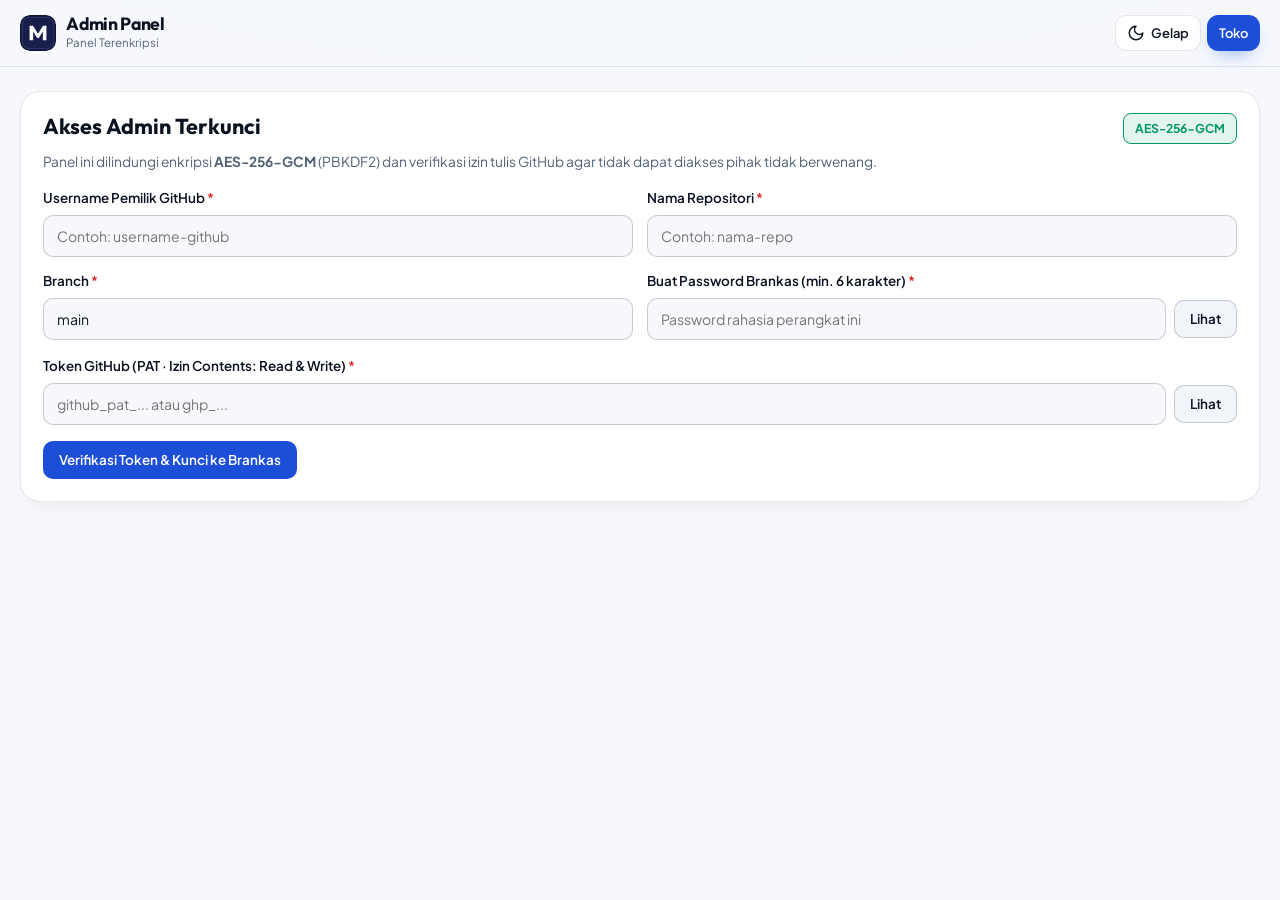
==== commit 8230d476: "v106: upgrade overall UI with GSAP ScrollTrigger word reveals, Motion spring cards, and Lenis smooth" ====
--- a/admin.html
+++ b/admin.html
@@ -19,11 +19,11 @@
       rel="stylesheet"
     />
 
-    <link rel="stylesheet" href="./css/tokens.css?v=90" />
-    <link rel="stylesheet" href="./css/styles.css?v=90" />
+    <link rel="stylesheet" href="./css/tokens.css?v=106" />
+    <link rel="stylesheet" href="./css/styles.css?v=106" />
     <script>
       (function () {
-        var CURRENT_CACHE = 'manifestudio-cache-v90';
+        var CURRENT_CACHE = 'manifestudio-cache-v106';
         window.addEventListener('load', function () {
           if ('caches' in window) {
             caches.keys().then(function (keys) {
@@ -33,7 +33,7 @@
             });
           }
           if ('serviceWorker' in navigator) {
-            navigator.serviceWorker.register('./sw.js?v=90').then(function (reg) {
+            navigator.serviceWorker.register('./sw.js?v=106').then(function (reg) {
               reg.update();
             }).catch(function () {});
           }
@@ -371,6 +371,17 @@
           >
             <span>Riwayat</span>
           </button>
+          <button
+            type="button"
+            role="tab"
+            id="tab-btn-donations"
+            class="cat-tab"
+            data-admin-tab="donations"
+            aria-selected="false"
+          >
+            <span>Moderasi Donasi</span>
+            <span class="admin-tab-count mono-num" id="tab-count-donations">0</span>
+          </button>
         </div>
 
         <section id="panel-products" class="admin-panel" aria-labelledby="tab-btn-products">
@@ -1433,11 +1444,55 @@
             <div id="admin-history-list" class="admin-history-list"></div>
           </div>
         </section>
+
+        <section id="panel-donations" class="admin-panel" aria-labelledby="tab-btn-donations" hidden>
+          <div class="admin-card">
+            <div class="admin-card-head">
+              <div>
+                <h2 class="admin-section-title">Moderasi Donasi &amp; Leaderboard (Saweria + SociaBuzz Tribe)</h2>
+                <p class="admin-subtitle">
+                  Panel ini hanya dapat diakses setelah Brankas Admin terbuka. Masukkan <code>ADMIN_KEY</code> Cloudflare Worker Anda (tersimpan di memori RAM sesi ini saja) untuk menghapus semua data tes (<code>Someguy</code> &amp; <code>Jessica</code>) atau menyembunyikan donatur/transaksi tertentu dengan 1 klik.
+                </p>
+              </div>
+              <div class="admin-history-toolbar">
+                <button type="button" id="admin-donate-refresh-btn" class="btn btn-secondary btn-sm">
+                  Muat Ulang Data D1
+                </button>
+              </div>
+            </div>
+
+            <div class="donate-admin-panel" style="margin-bottom: 1.25rem;">
+              <form id="admin-donate-auth-form" class="donate-admin-form" autocomplete="off">
+                <input
+                  type="password"
+                  id="admin-donate-key-input"
+                  class="donate-search-input donate-admin-input"
+                  placeholder="Masukkan ADMIN_KEY Cloudflare Worker Anda..."
+                  autocomplete="off"
+                />
+                <button type="submit" id="admin-donate-verify-btn" class="btn btn-primary btn-sm">
+                  Verifikasi Kunci
+                </button>
+                <button type="button" id="admin-donate-clear-tests-btn" class="donate-admin-btn is-danger">
+                  Hapus Semua Data Tes (Someguy &amp; Jessica)
+                </button>
+              </form>
+              <div id="admin-donate-feedback" class="donate-admin-feedback" role="status" hidden></div>
+            </div>
+
+            <div id="admin-donate-summary" style="margin-bottom: 1.25rem;"></div>
+            <div id="admin-donate-list"></div>
+          </div>
+        </section>
       </div>
     </main>
 
     <div id="toast-notification" class="toast-notification" role="status" aria-live="polite" hidden></div>
 
-    <script type="module" src="./js/admin.js?v=85"></script>
+    <script defer src="./js/vendor/gsap.min.js?v=106"></script>
+    <script defer src="./js/vendor/ScrollTrigger.min.js?v=106"></script>
+    <script defer src="./js/vendor/lenis.min.js?v=106"></script>
+    <script defer src="./js/vendor/motion.min.js?v=106"></script>
+    <script type="module" src="./js/admin.js?v=106"></script>
   </body>
 </html>
--- a/css/tokens.css
+++ b/css/tokens.css
@@ -1,13 +1,14 @@
 :root,
 [data-theme='dark'] {
   color-scheme: dark;
-  --bg: #090d16;
-  --bg-subtle: #0f1624;
-  --surface: #111827;
-  --surface-elevated: #182235;
-  --surface-hover: #1e2a40;
-  --border: rgba(148, 163, 184, 0.16);
+  --bg: #070b14;
+  --bg-subtle: #0d1322;
+  --surface: #111829;
+  --surface-elevated: #172136;
+  --surface-hover: #1d2942;
+  --border: rgba(148, 163, 184, 0.14);
   --border-strong: rgba(148, 163, 184, 0.28);
+  --ring-accent: rgba(59, 130, 246, 0.32);
 
   --ink: #f8fafc;
   --ink-secondary: #cbd5e1;
@@ -26,30 +27,33 @@
   --danger: #ef4444;
   --danger-soft: rgba(239, 68, 68, 0.14);
 
-  --header-bg: rgba(9, 13, 22, 0.84);
+  --header-bg: rgba(7, 11, 20, 0.78);
+  --header-bg-scrolled: rgba(7, 11, 20, 0.92);
   --hero-scrim: linear-gradient(
-    95deg,
-    rgba(9, 13, 22, 0.96) 0%,
-    rgba(9, 13, 22, 0.84) 55%,
-    rgba(9, 13, 22, 0.56) 100%
+    96deg,
+    rgba(7, 11, 20, 0.96) 0%,
+    rgba(7, 11, 20, 0.84) 55%,
+    rgba(7, 11, 20, 0.52) 100%
   );
-  --shadow-card: 0 12px 30px -12px rgba(2, 6, 23, 0.55);
-  --shadow-float: 0 20px 44px -12px rgba(2, 6, 23, 0.72);
+  --shadow-card: 0 12px 30px -14px rgba(2, 6, 23, 0.56);
+  --shadow-card-hover: 0 22px 44px -16px rgba(2, 6, 23, 0.78), 0 0 0 1px rgba(59, 130, 246, 0.24);
+  --shadow-float: 0 24px 48px -14px rgba(2, 6, 23, 0.76);
 }
 
 [data-theme='light'] {
   color-scheme: light;
-  --bg: #f8fafc;
-  --bg-subtle: #eef2f7;
+  --bg: #f6f8fc;
+  --bg-subtle: #edf2f8;
   --surface: #ffffff;
   --surface-elevated: #f1f5f9;
-  --surface-hover: #e2e8f0;
+  --surface-hover: #e5ecf6;
   --border: rgba(15, 23, 42, 0.1);
   --border-strong: rgba(15, 23, 42, 0.2);
+  --ring-accent: rgba(29, 78, 216, 0.22);
 
-  --ink: #0f172a;
+  --ink: #0b1220;
   --ink-secondary: #334155;
-  --ink-muted: #475569;
+  --ink-muted: #526176;
 
   --primary: #1d4ed8;
   --primary-hover: #1e40af;
@@ -64,15 +68,17 @@
   --danger: #dc2626;
   --danger-soft: rgba(220, 38, 38, 0.1);
 
-  --header-bg: rgba(248, 250, 252, 0.88);
+  --header-bg: rgba(246, 248, 252, 0.84);
+  --header-bg-scrolled: rgba(255, 255, 255, 0.94);
   --hero-scrim: linear-gradient(
-    95deg,
-    rgba(15, 23, 42, 0.94) 0%,
-    rgba(15, 23, 42, 0.8) 56%,
-    rgba(15, 23, 42, 0.5) 100%
+    96deg,
+    rgba(11, 18, 32, 0.94) 0%,
+    rgba(11, 18, 32, 0.8) 56%,
+    rgba(11, 18, 32, 0.48) 100%
   );
-  --shadow-card: 0 10px 26px -12px rgba(15, 23, 42, 0.12);
-  --shadow-float: 0 20px 44px -12px rgba(15, 23, 42, 0.2);
+  --shadow-card: 0 10px 26px -14px rgba(15, 23, 42, 0.11);
+  --shadow-card-hover: 0 18px 38px -14px rgba(15, 23, 42, 0.18), 0 0 0 1px rgba(29, 78, 216, 0.2);
+  --shadow-float: 0 22px 46px -14px rgba(15, 23, 42, 0.22);
 }
 
 :root {
--- a/css/styles.css
+++ b/css/styles.css
@@ -8685,9 +8685,9 @@
    ========================================================================== */
 .conv-auto-dropdown-bar {
   display: grid;
-  grid-template-columns: minmax(0, 1.15fr) minmax(0, 1.35fr);
+  grid-template-columns: minmax(0, 1.05fr) minmax(0, 1.45fr);
   gap: 0.9rem;
-  align-items: stretch;
+  align-items: start;
   margin-top: 0.85rem;
   padding: 0.95rem 1.05rem;
   border-radius: 14px;
@@ -8772,30 +8772,303 @@
 
 .conv-select-row {
   display: flex;
-  align-items: center;
-  gap: 0.55rem;
-  min-width: 0;
-}
-
-.conv-target-select {
+  align-items: flex-start;
+  gap: 0.6rem;
+  min-width: 0;
+}
+
+.conv-select-row .btn,
+.conv-run-cta {
+  min-height: 48px;
+  flex: 0 0 auto;
+}
+
+.conv-fmt-picker {
+  position: relative;
   flex: 1 1 auto;
   min-width: 0;
-  height: 40px;
-  padding: 0 0.8rem;
-  border-radius: 10px;
-  border: 1px solid var(--border-strong);
-  background-color: var(--surface);
-  color: var(--ink);
-  font-size: 0.84rem;
-  font-weight: 600;
+}
+
+.conv-fmt-trigger {
+  width: 100%;
+  min-height: 48px;
+  padding: 0.45rem 0.72rem;
+  border-radius: 12px;
+  border: 1.5px solid var(--border-strong);
+  background: var(--surface);
+  color: var(--ink);
+  display: flex;
+  align-items: center;
+  gap: 0.65rem;
+  text-align: left;
   cursor: pointer;
+  transition: border-color 0.16s ease, box-shadow 0.16s ease, background-color 0.16s ease;
+}
+
+.conv-fmt-trigger:hover {
+  border-color: var(--accent);
+  background: var(--surface-elevated);
+}
+
+.conv-fmt-picker.is-open .conv-fmt-trigger,
+.conv-fmt-trigger:focus-visible {
   outline: none;
-  transition: border-color 0.15s ease, box-shadow 0.15s ease;
-}
-
-.conv-target-select:focus {
   border-color: var(--accent);
   box-shadow: 0 0 0 3px var(--accent-soft);
+}
+
+.conv-fmt-ext {
+  flex: 0 0 auto;
+  min-width: 46px;
+  padding: 0.24rem 0.48rem;
+  border-radius: 8px;
+  background: var(--accent-soft);
+  color: var(--accent);
+  font-size: 0.72rem;
+  font-weight: 800;
+  text-align: center;
+  letter-spacing: 0.03em;
+}
+
+.conv-fmt-trigger-copy {
+  flex: 1 1 auto;
+  min-width: 0;
+  display: flex;
+  flex-direction: column;
+  gap: 0.08rem;
+}
+
+.conv-fmt-trigger-name {
+  font-size: 0.86rem;
+  font-weight: 700;
+  color: var(--ink);
+  line-height: 1.2;
+}
+
+.conv-fmt-trigger-desc {
+  font-size: 0.74rem;
+  color: var(--ink-secondary);
+  line-height: 1.25;
+  white-space: nowrap;
+  overflow: hidden;
+  text-overflow: ellipsis;
+}
+
+.conv-fmt-chevron {
+  flex: 0 0 auto;
+  color: var(--ink-secondary);
+  display: inline-flex;
+  align-items: center;
+  transition: transform 0.18s ease;
+}
+
+.conv-fmt-picker.is-open .conv-fmt-chevron {
+  transform: rotate(180deg);
+  color: var(--accent);
+}
+
+.conv-fmt-menu {
+  position: relative;
+  margin-top: 0.55rem;
+  z-index: 20;
+  border-radius: 14px;
+  border: 1px solid var(--border-strong);
+  background: var(--surface);
+  box-shadow: 0 12px 28px -10px rgba(15, 23, 42, 0.16), 0 2px 8px -2px rgba(15, 23, 42, 0.08);
+  overflow: hidden;
+  width: 100%;
+}
+
+.conv-fmt-menu-head {
+  display: flex;
+  align-items: center;
+  gap: 0.5rem;
+  padding: 0.65rem 0.72rem;
+  border-bottom: 1px solid var(--border);
+  background: var(--surface-elevated);
+}
+
+.conv-fmt-search-wrap {
+  position: relative;
+  flex: 1 1 auto;
+  min-width: 0;
+}
+
+.conv-fmt-search-ico {
+  position: absolute;
+  left: 0.7rem;
+  top: 50%;
+  transform: translateY(-50%);
+  color: var(--ink-secondary);
+  pointer-events: none;
+}
+
+.conv-fmt-search-input {
+  width: 100%;
+  height: 36px;
+  padding: 0 0.75rem 0 2.1rem;
+  border-radius: 9px;
+  border: 1px solid var(--border-strong);
+  background: var(--surface);
+  color: var(--ink);
+  font-size: 0.82rem;
+  outline: none;
+  box-sizing: border-box;
+}
+
+.conv-fmt-search-input:focus {
+  border-color: var(--accent);
+  box-shadow: 0 0 0 2px var(--accent-soft);
+}
+
+.conv-fmt-close-btn {
+  flex: 0 0 auto;
+  width: 34px;
+  height: 34px;
+  border-radius: 9px;
+  border: 1px solid var(--border);
+  background: var(--surface);
+  color: var(--ink-secondary);
+  display: inline-flex;
+  align-items: center;
+  justify-content: center;
+  cursor: pointer;
+}
+
+.conv-fmt-close-btn:hover {
+  color: var(--ink);
+  border-color: var(--border-strong);
+}
+
+.conv-fmt-menu-body {
+  max-height: min(380px, 54vh);
+  overflow-y: auto;
+  overscroll-behavior: contain;
+  padding: 0.6rem 0.7rem 0.75rem;
+  display: flex;
+  flex-direction: column;
+  gap: 0.75rem;
+}
+
+.conv-fmt-group {
+  display: flex;
+  flex-direction: column;
+  gap: 0.38rem;
+}
+
+.conv-fmt-group-title {
+  font-size: 0.69rem;
+  font-weight: 800;
+  text-transform: uppercase;
+  letter-spacing: 0.06em;
+  color: var(--ink-secondary);
+  padding: 0.1rem 0.25rem;
+}
+
+.conv-fmt-grid {
+  display: grid;
+  grid-template-columns: repeat(auto-fill, minmax(220px, 1fr));
+  gap: 0.45rem;
+}
+
+.conv-fmt-option {
+  width: 100%;
+  padding: 0.54rem 0.65rem;
+  border-radius: 10px;
+  border: 1px solid var(--border);
+  background: var(--surface-elevated);
+  color: var(--ink);
+  display: flex;
+  align-items: center;
+  gap: 0.55rem;
+  text-align: left;
+  cursor: pointer;
+  transition: border-color 0.14s ease, background-color 0.14s ease, transform 0.12s ease;
+  min-width: 0;
+  overflow: hidden;
+}
+
+.conv-fmt-option:hover {
+  border-color: var(--accent);
+  background: var(--surface);
+}
+
+.conv-fmt-option.is-selected {
+  border-color: var(--accent);
+  background: var(--accent-soft);
+}
+
+.conv-fmt-option.is-selected .conv-fmt-ext {
+  background: var(--accent);
+  color: #ffffff;
+}
+
+.conv-fmt-copy {
+  flex: 1 1 auto;
+  min-width: 0;
+  display: flex;
+  flex-direction: column;
+  gap: 0.12rem;
+}
+
+.conv-fmt-name-row {
+  display: flex;
+  align-items: center;
+  flex-wrap: wrap;
+  gap: 0.32rem;
+  min-width: 0;
+}
+
+.conv-fmt-name {
+  font-size: 0.82rem;
+  font-weight: 700;
+  color: var(--ink);
+  line-height: 1.2;
+}
+
+.conv-fmt-tag {
+  font-size: 0.64rem;
+  font-weight: 700;
+  padding: 0.08rem 0.36rem;
+  border-radius: 5px;
+  background: var(--surface);
+  border: 1px solid var(--border);
+  color: var(--ink-secondary);
+  white-space: nowrap;
+}
+
+.conv-fmt-desc {
+  font-size: 0.71rem;
+  color: var(--ink-secondary);
+  line-height: 1.28;
+  display: -webkit-box;
+  -webkit-line-clamp: 2;
+  -webkit-box-orient: vertical;
+  overflow: hidden;
+}
+
+.conv-fmt-check {
+  flex: 0 0 auto;
+  width: 18px;
+  display: inline-flex;
+  align-items: center;
+  justify-content: center;
+  color: var(--accent);
+}
+
+.conv-fmt-empty {
+  padding: 1.4rem 0.8rem;
+  text-align: center;
+  font-size: 0.82rem;
+  color: var(--ink-secondary);
+}
+
+.conv-run-cta {
+  flex: 0 0 auto;
+  min-height: 48px;
+  padding-inline: 1.05rem;
+  border-radius: 12px;
+  white-space: nowrap;
 }
 
 .tool-live-progress-box {
@@ -8868,10 +9141,21 @@
     flex-direction: column;
     align-items: stretch;
   }
-  .conv-target-select,
+  .conv-fmt-picker,
+  .conv-run-cta,
   .conv-select-row .btn {
     width: 100%;
     justify-content: center;
+  }
+  .conv-fmt-menu {
+    position: static;
+    margin-top: 0.5rem;
+    min-width: 0;
+    width: 100%;
+    box-shadow: 0 8px 24px -8px rgba(15, 23, 42, 0.18);
+  }
+  .conv-fmt-grid {
+    grid-template-columns: 1fr;
   }
 }
 
@@ -22845,3 +23129,1730 @@
     justify-content: flex-end;
   }
 }
+
+/* ==========================================================================
+   PLEASE DONATE — SAWERIA & SOCIABUZZ TRIBE LEADERBOARD (v102)
+   Single-elevation hairline depth, tabular numbers, dual Light/Dark themes
+   ========================================================================== */
+.donate-shell {
+  display: flex;
+  flex-direction: column;
+  gap: 1.5rem;
+}
+
+.donate-hero-grid {
+  display: grid;
+  grid-template-columns: minmax(0, 1.35fr) minmax(0, 1fr);
+  gap: 1.5rem;
+  align-items: stretch;
+  padding: 1.65rem;
+  border-radius: var(--radius-lg);
+  background: var(--surface);
+  border: 1px solid var(--border);
+  box-shadow: var(--shadow-card);
+}
+
+.donate-hero-copy {
+  display: flex;
+  flex-direction: column;
+  justify-content: center;
+  gap: 0.75rem;
+}
+
+.donate-eyebrow {
+  margin: 0;
+  font-size: 0.76rem;
+  font-weight: 700;
+  letter-spacing: 0.08em;
+  text-transform: uppercase;
+  color: var(--warning);
+}
+
+.donate-heading {
+  margin: 0;
+  font-family: var(--font-display);
+  font-size: clamp(1.35rem, 2.4vw, 1.85rem);
+  font-weight: 800;
+  line-height: 1.18;
+  letter-spacing: -0.02em;
+  color: var(--ink);
+}
+
+.donate-lead {
+  margin: 0;
+  font-size: 0.92rem;
+  line-height: 1.62;
+  color: var(--ink-secondary);
+}
+
+.donate-cta-row {
+  display: flex;
+  flex-wrap: wrap;
+  gap: 0.75rem;
+  margin-top: 0.35rem;
+}
+
+.donate-btn {
+  display: inline-flex;
+  align-items: center;
+  justify-content: center;
+  gap: 0.55rem;
+  min-height: 44px;
+  padding: 0.72rem 1.25rem;
+  border-radius: var(--radius-md);
+  font-family: var(--font-sans);
+  font-size: 0.9rem;
+  font-weight: 700;
+  text-decoration: none;
+  border: 1px solid transparent;
+  cursor: pointer;
+  transition: transform 0.18s var(--ease), background-color 0.18s var(--ease), border-color 0.18s var(--ease), box-shadow 0.18s var(--ease);
+}
+
+.donate-btn:hover {
+  transform: translateY(-1px);
+}
+
+.donate-btn:focus-visible {
+  outline: 2px solid var(--primary);
+  outline-offset: 2px;
+}
+
+.donate-btn-saweria {
+  background: linear-gradient(135deg, #d97706 0%, #ea580c 100%);
+  color: #ffffff;
+  border-color: rgba(251, 191, 36, 0.32);
+  box-shadow: 0 8px 20px -10px rgba(234, 88, 12, 0.55);
+}
+
+.donate-btn-saweria:hover {
+  background: linear-gradient(135deg, #b45309 0%, #c2410c 100%);
+  color: #ffffff;
+}
+
+.donate-btn-sociabuzz {
+  background: linear-gradient(135deg, #059669 0%, #0d9488 100%);
+  color: #ffffff;
+  border-color: rgba(52, 211, 153, 0.32);
+  box-shadow: 0 8px 20px -10px rgba(5, 150, 105, 0.52);
+}
+
+.donate-btn-sociabuzz:hover {
+  background: linear-gradient(135deg, #047857 0%, #0f766e 100%);
+  color: #ffffff;
+}
+
+.donate-method-note {
+  margin: 0.15rem 0 0;
+  font-size: 0.8rem;
+  line-height: 1.5;
+  color: var(--ink-muted);
+}
+
+.donate-hero-stats {
+  display: flex;
+  flex-direction: column;
+  justify-content: space-between;
+  gap: 0.85rem;
+  padding: 1.15rem;
+  border-radius: var(--radius-md);
+  background: var(--bg-subtle);
+  border: 1px solid var(--border);
+}
+
+.donate-kpi-strip {
+  display: flex;
+  flex-direction: column;
+  gap: 0.85rem;
+}
+
+.donate-kpi-cell {
+  display: flex;
+  flex-direction: column;
+  gap: 0.15rem;
+  padding-bottom: 0.78rem;
+  border-bottom: 1px solid var(--border);
+}
+
+.donate-kpi-cell:last-child {
+  padding-bottom: 0;
+  border-bottom: 0;
+}
+
+.donate-kpi-label {
+  font-size: 0.74rem;
+  font-weight: 600;
+  text-transform: uppercase;
+  letter-spacing: 0.06em;
+  color: var(--ink-muted);
+}
+
+.donate-kpi-value {
+  font-family: var(--font-display);
+  font-size: 1.48rem;
+  font-weight: 800;
+  line-height: 1.15;
+  letter-spacing: -0.02em;
+  font-variant-numeric: tabular-nums;
+  color: var(--ink);
+}
+
+.donate-kpi-sub {
+  font-size: 0.78rem;
+  color: var(--ink-muted);
+  font-variant-numeric: tabular-nums;
+}
+
+.donate-refresh-row {
+  display: flex;
+  align-items: center;
+  justify-content: space-between;
+  gap: 0.75rem;
+  padding-top: 0.75rem;
+  border-top: 1px solid var(--border);
+}
+
+.donate-refresh-hint {
+  font-size: 0.76rem;
+  color: var(--ink-muted);
+}
+
+.donate-refresh-btn,
+.donate-retry-btn {
+  display: inline-flex;
+  align-items: center;
+  justify-content: center;
+  min-height: 34px;
+  padding: 0.4rem 0.85rem;
+  border-radius: var(--radius-sm);
+  font-family: var(--font-sans);
+  font-size: 0.8rem;
+  font-weight: 600;
+  color: var(--ink);
+  background: var(--surface);
+  border: 1px solid var(--border-strong);
+  cursor: pointer;
+  transition: background-color 0.15s var(--ease), border-color 0.15s var(--ease);
+}
+
+.donate-refresh-btn:hover:not(:disabled),
+.donate-retry-btn:hover {
+  background: var(--surface-hover);
+  border-color: var(--primary);
+}
+
+.donate-refresh-btn:disabled {
+  opacity: 0.6;
+  cursor: wait;
+}
+
+.donate-error-banner {
+  display: flex;
+  align-items: center;
+  justify-content: space-between;
+  gap: 0.85rem;
+  padding: 0.9rem 1.15rem;
+  border-radius: var(--radius-md);
+  background: var(--danger-soft);
+  border: 1px solid rgba(239, 68, 68, 0.3);
+  color: var(--ink);
+  font-size: 0.86rem;
+}
+
+/* Section Headers */
+.donate-section-head {
+  display: flex;
+  flex-wrap: wrap;
+  align-items: baseline;
+  justify-content: space-between;
+  gap: 0.5rem 1rem;
+  margin-bottom: 1rem;
+}
+
+.donate-section-title {
+  margin: 0;
+  font-family: var(--font-display);
+  font-size: 1.12rem;
+  font-weight: 700;
+  color: var(--ink);
+}
+
+.donate-section-meta {
+  font-size: 0.8rem;
+  color: var(--ink-muted);
+}
+
+/* Top 3 Champion Podium */
+.donate-podium-section {
+  display: flex;
+  flex-direction: column;
+}
+
+.donate-podium-grid {
+  display: grid;
+  grid-template-columns: repeat(3, minmax(0, 1fr));
+  gap: 1rem;
+  align-items: end;
+}
+
+.donate-podium-card {
+  position: relative;
+  display: flex;
+  flex-direction: column;
+  align-items: center;
+  text-align: center;
+  gap: 0.45rem;
+  padding: 1.35rem 1.15rem;
+  border-radius: var(--radius-lg);
+  background: var(--surface);
+  border: 1px solid var(--border);
+  box-shadow: var(--shadow-card);
+  min-height: 224px;
+}
+
+.donate-podium-card.is-first {
+  padding: 1.65rem 1.25rem;
+  min-height: 252px;
+  border-color: rgba(245, 158, 11, 0.48);
+  background: linear-gradient(180deg, rgba(245, 158, 11, 0.1) 0%, var(--surface) 44%);
+}
+
+[data-theme='light'] .donate-podium-card.is-first {
+  background: linear-gradient(180deg, rgba(245, 158, 11, 0.12) 0%, #ffffff 48%);
+  border-color: rgba(217, 119, 6, 0.42);
+}
+
+.donate-podium-card.is-second {
+  border-color: rgba(148, 163, 184, 0.36);
+}
+
+.donate-podium-card.is-third {
+  border-color: rgba(217, 119, 6, 0.28);
+}
+
+.donate-podium-card.is-open-slot {
+  border-style: dashed;
+  opacity: 0.78;
+}
+
+.donate-podium-rank {
+  font-size: 0.74rem;
+  font-weight: 700;
+  letter-spacing: 0.07em;
+  text-transform: uppercase;
+  color: var(--ink-muted);
+}
+
+.donate-podium-card.is-first .donate-podium-rank {
+  color: var(--warning);
+}
+
+.donate-avatar {
+  display: inline-flex;
+  align-items: center;
+  justify-content: center;
+  width: 52px;
+  height: 52px;
+  border-radius: 14px;
+  font-family: var(--font-display);
+  font-size: 1.05rem;
+  font-weight: 800;
+  color: #ffffff;
+  background: linear-gradient(135deg, #334155 0%, #1e293b 100%);
+  border: 1px solid var(--border-strong);
+  flex-shrink: 0;
+}
+
+.donate-avatar.is-first,
+.donate-avatar.is-gold {
+  width: 60px;
+  height: 60px;
+  font-size: 1.18rem;
+  background: linear-gradient(135deg, #f59e0b 0%, #ea580c 100%);
+  border-color: rgba(251, 191, 36, 0.55);
+}
+
+.donate-avatar.is-second,
+.donate-avatar.is-silver {
+  background: linear-gradient(135deg, #64748b 0%, #475569 100%);
+  border-color: rgba(203, 213, 225, 0.45);
+}
+
+.donate-avatar.is-third,
+.donate-avatar.is-bronze {
+  background: linear-gradient(135deg, #b45309 0%, #92400e 100%);
+  border-color: rgba(251, 191, 36, 0.35);
+}
+
+.donate-avatar.is-compact {
+  width: 38px;
+  height: 38px;
+  border-radius: 10px;
+  font-size: 0.82rem;
+}
+
+.donate-avatar.is-muted {
+  background: var(--bg-subtle);
+  color: var(--ink-muted);
+  border-style: dashed;
+}
+
+.donate-podium-name {
+  margin: 0.25rem 0 0;
+  font-family: var(--font-display);
+  font-size: 1.04rem;
+  font-weight: 700;
+  color: var(--ink);
+  max-width: 100%;
+  overflow: hidden;
+  text-overflow: ellipsis;
+  white-space: nowrap;
+}
+
+.donate-podium-amount {
+  font-family: var(--font-display);
+  font-size: 1.28rem;
+  font-weight: 800;
+  font-variant-numeric: tabular-nums;
+  letter-spacing: -0.02em;
+  color: var(--ink);
+}
+
+.donate-podium-card.is-first .donate-podium-amount {
+  font-size: 1.42rem;
+  color: var(--warning);
+}
+
+.donate-podium-meta {
+  display: inline-flex;
+  align-items: center;
+  gap: 0.4rem;
+  font-size: 0.78rem;
+  color: var(--ink-muted);
+  font-variant-numeric: tabular-nums;
+}
+
+.donate-podium-msg {
+  margin: 0.35rem 0 0;
+  font-size: 0.82rem;
+  line-height: 1.5;
+  color: var(--ink-secondary);
+  display: -webkit-box;
+  -webkit-line-clamp: 2;
+  -webkit-box-orient: vertical;
+  overflow: hidden;
+  word-break: break-word;
+}
+
+.donate-podium-msg.is-empty {
+  color: var(--ink-muted);
+  font-style: italic;
+}
+
+.donate-empty-podium {
+  display: flex;
+  flex-direction: column;
+  align-items: center;
+  text-align: center;
+  gap: 0.65rem;
+  padding: 2.25rem 1.5rem;
+  border-radius: var(--radius-lg);
+  background: var(--surface);
+  border: 1px dashed var(--border-strong);
+}
+
+.donate-empty-icon {
+  display: inline-flex;
+  align-items: center;
+  justify-content: center;
+  width: 54px;
+  height: 54px;
+  border-radius: 16px;
+  background: var(--warning-soft);
+  color: var(--warning);
+}
+
+.donate-empty-title {
+  margin: 0.2rem 0 0;
+  font-family: var(--font-display);
+  font-size: 1.12rem;
+  font-weight: 700;
+  color: var(--ink);
+}
+
+.donate-empty-desc {
+  margin: 0;
+  max-width: 52ch;
+  font-size: 0.88rem;
+  line-height: 1.6;
+  color: var(--ink-secondary);
+}
+
+.donate-empty-actions {
+  display: flex;
+  flex-wrap: wrap;
+  justify-content: center;
+  gap: 0.65rem;
+  margin-top: 0.5rem;
+}
+
+/* Board Section & Toolbar */
+.donate-board-section {
+  display: flex;
+  flex-direction: column;
+  gap: 1rem;
+  padding: 1.35rem;
+  border-radius: var(--radius-lg);
+  background: var(--surface);
+  border: 1px solid var(--border);
+  box-shadow: var(--shadow-card);
+}
+
+.donate-toolbar {
+  display: flex;
+  flex-wrap: wrap;
+  align-items: center;
+  justify-content: space-between;
+  gap: 0.85rem;
+  padding-bottom: 1rem;
+  border-bottom: 1px solid var(--border);
+}
+
+.donate-tabs {
+  display: inline-flex;
+  align-items: center;
+  gap: 0.25rem;
+  padding: 0.25rem;
+  border-radius: var(--radius-md);
+  background: var(--bg-subtle);
+  border: 1px solid var(--border);
+}
+
+.donate-tab {
+  min-height: 36px;
+  padding: 0.42rem 0.9rem;
+  border-radius: var(--radius-sm);
+  border: 0;
+  background: transparent;
+  font-family: var(--font-sans);
+  font-size: 0.84rem;
+  font-weight: 600;
+  color: var(--ink-muted);
+  cursor: pointer;
+  transition: background-color 0.15s var(--ease), color 0.15s var(--ease);
+}
+
+.donate-tab:hover {
+  color: var(--ink);
+}
+
+.donate-tab.is-active {
+  background: var(--surface);
+  color: var(--ink);
+  box-shadow: 0 1px 3px rgba(2, 6, 23, 0.22);
+}
+
+.donate-filters {
+  display: flex;
+  flex-wrap: wrap;
+  align-items: center;
+  gap: 0.65rem;
+}
+
+.donate-search-wrap {
+  position: relative;
+  display: flex;
+  align-items: center;
+  min-width: 268px;
+}
+
+.donate-search-wrap svg {
+  position: absolute;
+  left: 0.78rem;
+  color: var(--ink-muted);
+  pointer-events: none;
+}
+
+.donate-search-input {
+  width: 100%;
+  min-height: 38px;
+  padding: 0.45rem 0.85rem 0.45rem 2.2rem;
+  border-radius: var(--radius-sm);
+  border: 1px solid var(--border-strong);
+  background: var(--bg-subtle);
+  color: var(--ink);
+  font-family: var(--font-sans);
+  font-size: 0.84rem;
+}
+
+.donate-search-input::placeholder {
+  color: var(--ink-muted);
+}
+
+.donate-search-input:focus {
+  outline: none;
+  border-color: var(--primary);
+  background: var(--surface);
+}
+
+.donate-platform-filter {
+  display: inline-flex;
+  align-items: center;
+  gap: 0.2rem;
+  padding: 0.2rem;
+  border-radius: var(--radius-sm);
+  background: var(--bg-subtle);
+  border: 1px solid var(--border);
+}
+
+.donate-pf-btn {
+  min-height: 34px;
+  padding: 0.35rem 0.72rem;
+  border-radius: 7px;
+  border: 0;
+  background: transparent;
+  font-family: var(--font-sans);
+  font-size: 0.8rem;
+  font-weight: 600;
+  color: var(--ink-muted);
+  cursor: pointer;
+  transition: background-color 0.15s var(--ease), color 0.15s var(--ease);
+}
+
+.donate-pf-btn:hover {
+  color: var(--ink);
+}
+
+.donate-pf-btn.is-active {
+  background: var(--primary);
+  color: var(--primary-ink);
+}
+
+/* Ranking Table */
+.donate-rank-table {
+  display: flex;
+  flex-direction: column;
+}
+
+.donate-rank-head,
+.donate-rank-row {
+  display: grid;
+  grid-template-columns: 58px minmax(0, 1fr) 150px 150px;
+  align-items: center;
+  gap: 0.85rem;
+  padding: 0.85rem 0.65rem;
+}
+
+.donate-rank-head {
+  font-size: 0.74rem;
+  font-weight: 700;
+  text-transform: uppercase;
+  letter-spacing: 0.06em;
+  color: var(--ink-muted);
+  border-bottom: 1px solid var(--border-strong);
+  padding-top: 0.25rem;
+}
+
+.donate-rank-row {
+  border-bottom: 1px solid var(--border);
+  transition: background-color 0.14s var(--ease);
+}
+
+.donate-rank-row:last-child {
+  border-bottom: 0;
+}
+
+.donate-rank-row:hover {
+  background: var(--bg-subtle);
+  border-radius: var(--radius-sm);
+}
+
+.donate-rank-num {
+  font-family: var(--font-mono);
+  font-size: 0.88rem;
+  font-weight: 700;
+  font-variant-numeric: tabular-nums;
+  color: var(--ink-muted);
+}
+
+.donate-rank-num.is-gold {
+  color: var(--warning);
+}
+
+.donate-rank-num.is-silver {
+  color: var(--ink-secondary);
+}
+
+.donate-rank-num.is-bronze {
+  color: #d97706;
+}
+
+.donate-donor-cell {
+  display: flex;
+  align-items: flex-start;
+  gap: 0.78rem;
+  min-width: 0;
+}
+
+.donate-donor-text {
+  display: flex;
+  flex-direction: column;
+  gap: 0.15rem;
+  min-width: 0;
+}
+
+.donate-row-name {
+  font-weight: 700;
+  font-size: 0.93rem;
+  color: var(--ink);
+  word-break: break-word;
+}
+
+.donate-row-sub,
+.donate-row-meta {
+  display: inline-flex;
+  flex-wrap: wrap;
+  align-items: center;
+  gap: 0.35rem;
+  font-size: 0.78rem;
+  color: var(--ink-muted);
+  font-variant-numeric: tabular-nums;
+}
+
+.donate-row-msg {
+  margin: 0.25rem 0 0;
+  font-size: 0.84rem;
+  line-height: 1.5;
+  color: var(--ink-secondary);
+  word-break: break-word;
+}
+
+.donate-row-msg.is-empty {
+  color: var(--ink-muted);
+  font-style: italic;
+}
+
+.donate-rank-head .col-platform,
+.donate-rank-row .col-platform {
+  font-size: 0.82rem;
+  color: var(--ink-secondary);
+}
+
+.donate-rank-head .col-amount,
+.donate-rank-row .col-amount {
+  text-align: right;
+  font-family: var(--font-mono);
+  font-size: 0.94rem;
+  font-weight: 700;
+  font-variant-numeric: tabular-nums;
+  color: var(--ink);
+}
+
+.donate-rank-head .col-amount {
+  font-family: var(--font-sans);
+  font-size: 0.74rem;
+  color: var(--ink-muted);
+}
+
+/* Live Feed */
+.donate-feed-list {
+  display: flex;
+  flex-direction: column;
+}
+
+.donate-feed-row {
+  display: grid;
+  grid-template-columns: 38px minmax(0, 1fr) auto;
+  align-items: start;
+  gap: 0.85rem;
+  padding: 0.95rem 0.65rem;
+  border-bottom: 1px solid var(--border);
+}
+
+.donate-feed-row:last-child {
+  border-bottom: 0;
+}
+
+.donate-feed-body {
+  display: flex;
+  flex-direction: column;
+  gap: 0.2rem;
+  min-width: 0;
+}
+
+.donate-feed-top {
+  display: flex;
+  flex-wrap: wrap;
+  align-items: baseline;
+  gap: 0.25rem 0.65rem;
+}
+
+.donate-feed-amount {
+  display: flex;
+  flex-direction: column;
+  align-items: flex-end;
+  gap: 0.15rem;
+  text-align: right;
+  font-family: var(--font-mono);
+  font-variant-numeric: tabular-nums;
+}
+
+.donate-feed-amount strong {
+  font-size: 0.94rem;
+  font-weight: 700;
+  color: var(--success);
+}
+
+.donate-fx-sub {
+  font-family: var(--font-sans);
+  font-size: 0.73rem;
+  color: var(--ink-muted);
+}
+
+.donate-list-empty {
+  padding: 2rem 1rem;
+  text-align: center;
+  font-size: 0.88rem;
+  line-height: 1.6;
+  color: var(--ink-muted);
+}
+
+/* Skeleton Loader */
+.donate-podium-card.is-skeleton,
+.donate-list-skel-row {
+  justify-content: center;
+}
+
+.donate-list-skeleton {
+  display: flex;
+  flex-direction: column;
+  gap: 0.75rem;
+}
+
+.donate-list-skel-row {
+  display: grid;
+  grid-template-columns: 56px minmax(0, 1fr) 120px;
+  gap: 0.85rem;
+  align-items: center;
+  padding: 0.75rem 0.5rem;
+  border-bottom: 1px solid var(--border);
+}
+
+.donate-skel-line {
+  height: 14px;
+  border-radius: 6px;
+  background: linear-gradient(90deg, var(--bg-subtle) 25%, var(--surface-hover) 50%, var(--bg-subtle) 75%);
+  background-size: 200% 100%;
+  animation: donateShimmer 1.4s infinite linear;
+}
+
+.donate-skel-line.is-sm {
+  width: 60%;
+}
+
+.donate-skel-line.is-md {
+  width: 80%;
+}
+
+.donate-skel-line.is-lg {
+  width: 100%;
+  height: 18px;
+}
+
+@keyframes donateShimmer {
+  0% {
+    background-position: 200% 0;
+  }
+  100% {
+    background-position: -200% 0;
+  }
+}
+
+/* Responsive Breakpoints */
+@media (max-width: 900px) {
+  .donate-hero-grid {
+    grid-template-columns: 1fr;
+  }
+
+  .donate-kpi-strip {
+    display: grid;
+    grid-template-columns: repeat(3, minmax(0, 1fr));
+    gap: 0.85rem;
+  }
+
+  .donate-kpi-cell {
+    padding-bottom: 0;
+    padding-right: 0.75rem;
+    border-bottom: 0;
+    border-right: 1px solid var(--border);
+  }
+
+  .donate-kpi-cell:last-child {
+    padding-right: 0;
+    border-right: 0;
+  }
+}
+
+@media (max-width: 720px) {
+  .donate-podium-grid {
+    grid-template-columns: 1fr;
+  }
+
+  .donate-podium-card.is-first {
+    order: -1;
+    min-height: 0;
+  }
+
+  .donate-podium-card {
+    min-height: 0;
+  }
+
+  .donate-kpi-strip {
+    grid-template-columns: 1fr;
+  }
+
+  .donate-kpi-cell {
+    padding-right: 0;
+    padding-bottom: 0.75rem;
+    border-right: 0;
+    border-bottom: 1px solid var(--border);
+  }
+
+  .donate-kpi-cell:last-child {
+    padding-bottom: 0;
+    border-bottom: 0;
+  }
+
+  .donate-rank-head {
+    display: none;
+  }
+
+  .donate-rank-row {
+    grid-template-columns: 40px minmax(0, 1fr) auto;
+    grid-template-areas:
+      'rank donor amount'
+      '. platform platform';
+    gap: 0.35rem 0.65rem;
+    padding: 0.9rem 0.4rem;
+  }
+
+  .donate-rank-row .col-rank {
+    grid-area: rank;
+  }
+
+  .donate-rank-row .col-donor {
+    grid-area: donor;
+  }
+
+  .donate-rank-row .col-amount {
+    grid-area: amount;
+    align-self: start;
+  }
+
+  .donate-rank-row .col-platform {
+    grid-area: platform;
+    font-size: 0.75rem;
+    color: var(--ink-muted);
+    padding-left: 46px;
+  }
+}
+
+@media (max-width: 560px) {
+  .donate-hero-grid,
+  .donate-board-section {
+    padding: 1.05rem;
+    border-radius: 16px;
+  }
+
+  .donate-cta-row {
+    flex-direction: column;
+  }
+
+  .donate-btn {
+    width: 100%;
+  }
+
+  .donate-tabs {
+    width: 100%;
+    display: grid;
+    grid-template-columns: repeat(3, minmax(0, 1fr));
+  }
+
+  .donate-tab {
+    padding: 0.42rem 0.35rem;
+    font-size: 0.77rem;
+    text-align: center;
+  }
+
+  .donate-filters {
+    width: 100%;
+  }
+
+  .donate-search-wrap {
+    width: 100%;
+    min-width: 0;
+  }
+
+  .donate-platform-filter {
+    width: 100%;
+    display: grid;
+    grid-template-columns: repeat(3, minmax(0, 1fr));
+  }
+
+  .donate-rank-row {
+    grid-template-columns: 30px minmax(0, 1fr) auto;
+    gap: 0.3rem 0.5rem;
+    padding: 0.85rem 0.25rem;
+  }
+
+  .donate-rank-row .col-platform {
+    padding-left: 40px;
+  }
+
+  .donate-avatar.is-compact {
+    width: 32px;
+    height: 32px;
+    font-size: 0.78rem;
+  }
+
+  .donate-feed-row {
+    grid-template-columns: 34px minmax(0, 1fr);
+    gap: 0.45rem 0.7rem;
+  }
+
+  .donate-feed-amount {
+    grid-column: 2;
+    align-items: flex-start;
+    text-align: left;
+  }
+}
+
+/* Admin Moderation Drawer & Action Buttons */
+.donate-refresh-actions {
+  display: inline-flex;
+  align-items: center;
+  gap: 0.45rem;
+}
+
+.donate-admin-toggle-btn {
+  min-height: 32px;
+  padding: 0.35rem 0.7rem;
+  border-radius: var(--radius-sm);
+  border: 1px dashed var(--border-strong);
+  background: transparent;
+  font-family: var(--font-sans);
+  font-size: 0.75rem;
+  font-weight: 600;
+  color: var(--ink-muted);
+  cursor: pointer;
+  transition: border-color 0.15s var(--ease), color 0.15s var(--ease), background-color 0.15s var(--ease);
+}
+
+.donate-admin-toggle-btn:hover,
+.donate-admin-toggle-btn.is-active {
+  border-style: solid;
+  border-color: var(--warning);
+  color: var(--warning);
+  background: var(--warning-soft);
+}
+
+.donate-admin-panel {
+  display: flex;
+  flex-direction: column;
+  gap: 0.9rem;
+  padding: 1.25rem;
+  border-radius: var(--radius-lg);
+  background: var(--surface);
+  border: 1px solid var(--border-strong);
+  box-shadow: var(--shadow-card);
+}
+
+.donate-admin-panel.is-unlocked {
+  border-color: rgba(245, 158, 11, 0.45);
+}
+
+.donate-admin-head {
+  display: flex;
+  flex-wrap: wrap;
+  align-items: flex-start;
+  justify-content: space-between;
+  gap: 1rem;
+}
+
+.donate-admin-title-wrap {
+  display: flex;
+  flex-direction: column;
+  gap: 0.25rem;
+  max-width: 68ch;
+}
+
+.donate-admin-badge {
+  display: inline-flex;
+  align-self: flex-start;
+  padding: 0.18rem 0.55rem;
+  border-radius: 6px;
+  font-size: 0.7rem;
+  font-weight: 700;
+  letter-spacing: 0.05em;
+  text-transform: uppercase;
+  background: var(--bg-subtle);
+  color: var(--ink-muted);
+  border: 1px solid var(--border);
+}
+
+.donate-admin-badge.is-active {
+  background: var(--warning-soft);
+  color: var(--warning);
+  border-color: rgba(245, 158, 11, 0.38);
+}
+
+.donate-admin-title {
+  margin: 0.1rem 0 0;
+  font-family: var(--font-display);
+  font-size: 1.02rem;
+  font-weight: 700;
+  color: var(--ink);
+}
+
+.donate-admin-sub {
+  margin: 0;
+  font-size: 0.82rem;
+  line-height: 1.55;
+  color: var(--ink-secondary);
+}
+
+.donate-admin-sub code {
+  font-family: var(--font-mono);
+  font-size: 0.78rem;
+  padding: 0.1rem 0.35rem;
+  border-radius: 4px;
+  background: var(--bg-subtle);
+  color: var(--ink);
+}
+
+.donate-admin-form {
+  display: flex;
+  flex-wrap: wrap;
+  align-items: center;
+  gap: 0.65rem;
+}
+
+.donate-admin-input {
+  flex: 1 1 260px;
+  padding-left: 0.85rem;
+}
+
+.donate-admin-submit {
+  background: var(--primary);
+  color: var(--primary-ink);
+  min-height: 38px;
+  padding: 0.45rem 1rem;
+  font-size: 0.84rem;
+}
+
+.donate-admin-actions {
+  display: flex;
+  flex-wrap: wrap;
+  align-items: center;
+  gap: 0.55rem;
+}
+
+.donate-admin-btn,
+.donate-admin-close {
+  min-height: 36px;
+  padding: 0.4rem 0.85rem;
+  border-radius: var(--radius-sm);
+  border: 1px solid var(--border-strong);
+  background: var(--bg-subtle);
+  font-family: var(--font-sans);
+  font-size: 0.8rem;
+  font-weight: 600;
+  color: var(--ink-secondary);
+  cursor: pointer;
+  transition: background-color 0.15s var(--ease), border-color 0.15s var(--ease), color 0.15s var(--ease);
+}
+
+.donate-admin-btn:hover,
+.donate-admin-close:hover {
+  background: var(--surface-hover);
+  color: var(--ink);
+}
+
+.donate-admin-btn.is-danger {
+  background: rgba(239, 68, 68, 0.12);
+  border-color: rgba(239, 68, 68, 0.42);
+  color: #f87171;
+}
+
+[data-theme='light'] .donate-admin-btn.is-danger {
+  color: #dc2626;
+}
+
+.donate-admin-btn.is-danger:hover {
+  background: rgba(239, 68, 68, 0.2);
+}
+
+.donate-admin-feedback {
+  padding: 0.65rem 0.85rem;
+  border-radius: var(--radius-sm);
+  font-size: 0.82rem;
+  font-weight: 500;
+  background: var(--bg-subtle);
+  border: 1px solid var(--border);
+  color: var(--ink-secondary);
+}
+
+.donate-admin-feedback.is-success {
+  background: rgba(16, 185, 129, 0.11);
+  border-color: rgba(16, 185, 129, 0.36);
+  color: var(--success);
+}
+
+.donate-admin-feedback.is-error {
+  background: rgba(239, 68, 68, 0.11);
+  border-color: rgba(239, 68, 68, 0.36);
+  color: var(--danger);
+}
+
+.donate-rank-row .col-amount {
+  display: flex;
+  flex-direction: column;
+  align-items: flex-end;
+  gap: 0.28rem;
+}
+
+.donate-row-hide-btn {
+  padding: 0.22rem 0.55rem;
+  border-radius: 6px;
+  border: 1px solid rgba(239, 68, 68, 0.38);
+  background: rgba(239, 68, 68, 0.1);
+  font-family: var(--font-sans);
+  font-size: 0.72rem;
+  font-weight: 600;
+  color: #f87171;
+  cursor: pointer;
+}
+
+[data-theme='light'] .donate-row-hide-btn {
+  color: #dc2626;
+}
+
+.donate-row-hide-btn:hover {
+  background: rgba(239, 68, 68, 0.2);
+}
+
+.donate-test-tag {
+  padding: 0.1rem 0.38rem;
+  border-radius: 4px;
+  font-size: 0.68rem;
+  font-weight: 700;
+  background: var(--warning-soft);
+  color: var(--warning);
+}
+
+/* ============================================================================
+ * Manifestudio v106 — Cohesive UI Polish + Lenis, GSAP & Motion Integration
+ * ============================================================================ */
+
+/* 1. Lenis Smooth Scroll Base Integration */
+html.lenis,
+html.lenis body {
+  height: auto;
+}
+
+html.lenis,
+.lenis.lenis-smooth {
+  scroll-behavior: auto !important;
+}
+
+.lenis.lenis-smooth [data-lenis-prevent] {
+  overscroll-behavior: contain;
+}
+
+.lenis.lenis-stopped {
+  overflow: clip;
+}
+
+/* Subtle architectural ambient wash (calm depth, zero neon clutter) */
+body {
+  background-image: radial-gradient(
+    ellipse 85% 42% at 50% -12%,
+    rgba(37, 99, 235, 0.11),
+    transparent 68%
+  );
+  background-repeat: no-repeat;
+  background-attachment: scroll;
+}
+
+[data-theme='light'] body {
+  background-image: radial-gradient(
+    ellipse 85% 40% at 50% -14%,
+    rgba(29, 78, 216, 0.065),
+    transparent 68%
+  );
+}
+
+/* 2. Refined Glass Sticky Header + Hairline Scroll Progress Bar */
+.site-header {
+  background: var(--header-bg);
+  border-bottom: 1px solid var(--border);
+  backdrop-filter: blur(14px) saturate(145%);
+  -webkit-backdrop-filter: blur(14px) saturate(145%);
+  transition: background-color 0.24s var(--ease), box-shadow 0.24s var(--ease), border-color 0.24s var(--ease);
+}
+
+.site-header.is-scrolled {
+  background: var(--header-bg-scrolled);
+  border-bottom-color: var(--border-strong);
+  box-shadow: 0 10px 30px -18px rgba(2, 6, 23, 0.65);
+}
+
+[data-theme='light'] .site-header.is-scrolled {
+  box-shadow: 0 10px 28px -18px rgba(15, 23, 42, 0.16);
+}
+
+.ms-scroll-progress {
+  position: absolute;
+  left: 0;
+  right: 0;
+  bottom: -1px;
+  height: 2px;
+  background: linear-gradient(90deg, var(--primary) 0%, var(--accent) 100%);
+  transform-origin: left center;
+  transform: scaleX(0);
+  opacity: 0;
+  pointer-events: none;
+  will-change: transform, opacity;
+  transition: opacity 0.22s ease;
+}
+
+.header-nav-link {
+  border-radius: 10px;
+  transition: color 0.18s var(--ease), background-color 0.18s var(--ease), border-color 0.18s var(--ease);
+}
+
+.header-nav-link.is-active {
+  background: rgba(37, 99, 235, 0.14);
+  color: var(--ink);
+}
+
+[data-theme='light'] .header-nav-link.is-active {
+  background: rgba(29, 78, 216, 0.1);
+  color: var(--primary);
+}
+
+.header-btn:not(.header-cart-btn) {
+  border-radius: 11px;
+  border: 1px solid var(--border);
+  background: var(--surface);
+  transition: background-color 0.18s var(--ease), border-color 0.18s var(--ease), color 0.18s var(--ease), box-shadow 0.18s var(--ease);
+}
+
+.header-btn:not(.header-cart-btn):hover {
+  border-color: var(--border-strong);
+  background: var(--surface-elevated);
+}
+
+.header-cart-btn {
+  border-radius: 11px;
+  background-color: var(--primary);
+  border-color: var(--primary);
+  color: var(--primary-ink);
+  box-shadow: 0 8px 20px -10px rgba(37, 99, 235, 0.72);
+}
+
+.header-cart-btn:hover {
+  background-color: var(--primary-hover);
+  border-color: var(--primary-hover);
+}
+
+/* 3. GSAP + ScrollTrigger Word-by-Word Heading Reveal Mask */
+.ms-word-heading {
+  text-wrap: balance;
+}
+
+.ms-word-mask {
+  display: inline-block;
+  overflow: hidden;
+  vertical-align: top;
+  line-height: 1.24;
+  padding-bottom: 0.08em;
+  margin-bottom: -0.06em;
+}
+
+.ms-word-inner {
+  display: inline-block;
+  will-change: transform, opacity;
+}
+
+/* 4. Editorial Typographic Hierarchy & Section Rhythm */
+.section-title {
+  font-family: var(--font-display);
+  font-size: clamp(1.42rem, 2.3vw, 1.98rem);
+  font-weight: 700;
+  letter-spacing: -0.024em;
+  line-height: 1.18;
+  text-wrap: balance;
+}
+
+.studio-section-eyebrow {
+  display: inline-block;
+  font-family: var(--font-mono);
+  font-size: 0.72rem;
+  font-weight: 700;
+  letter-spacing: 0.1em;
+  text-transform: uppercase;
+  color: var(--accent);
+  margin-bottom: 0.32rem;
+}
+
+.studio-section {
+  padding-top: clamp(2.1rem, 4.2vw, 3.25rem);
+  padding-bottom: clamp(0.75rem, 2vw, 1.4rem);
+}
+
+.studio-section-head {
+  margin-bottom: 1.35rem;
+}
+
+/* 5. Elevated Hero Banner Carousel */
+.promo-banner-section {
+  padding-top: clamp(1rem, 2.2vw, 1.55rem);
+}
+
+.banner-carousel {
+  border-radius: var(--radius-xl);
+  border: 1px solid var(--border);
+  box-shadow: 0 24px 52px -24px rgba(2, 6, 23, 0.72), inset 0 1px 0 rgba(255, 255, 255, 0.08);
+  overflow: hidden;
+}
+
+[data-theme='light'] .banner-carousel {
+  box-shadow: 0 22px 46px -22px rgba(15, 23, 42, 0.22);
+}
+
+.promo-heading {
+  font-family: var(--font-display);
+  font-size: clamp(1.36rem, 2.75vw, 2.25rem);
+  line-height: 1.14;
+  letter-spacing: -0.028em;
+  text-wrap: balance;
+}
+
+.promo-kicker {
+  font-family: var(--font-mono);
+  letter-spacing: 0.08em;
+  font-size: 0.72rem;
+}
+
+.banner-nav-btn {
+  backdrop-filter: blur(10px);
+  -webkit-backdrop-filter: blur(10px);
+  border: 1px solid rgba(255, 255, 255, 0.18);
+  background: rgba(7, 11, 20, 0.56);
+  transition: background-color 0.2s var(--ease), border-color 0.2s var(--ease), opacity 0.2s var(--ease);
+}
+
+.banner-nav-btn:hover {
+  background: rgba(37, 99, 235, 0.82);
+  border-color: rgba(255, 255, 255, 0.35);
+}
+
+/* 6. Motion-Ready Cards (Zero CSS/JS Transform Fighting) */
+[data-motion-hover-bound='true'] {
+  will-change: transform;
+  transition-property: background-color, border-color, box-shadow, color !important;
+  transition-duration: 0.22s !important;
+  transition-timing-function: var(--ease) !important;
+}
+
+[data-motion-hover-bound='true']:hover {
+  /* Motion spring physics owns transform on pointer-fine devices */
+  box-shadow: var(--shadow-card-hover);
+  border-color: rgba(59, 130, 246, 0.42);
+}
+
+[data-theme='light'] [data-motion-hover-bound='true']:hover {
+  border-color: rgba(29, 78, 216, 0.34);
+}
+
+/* Studio App Launcher Cards */
+.studio-feat-grid {
+  gap: 0.95rem;
+}
+
+.studio-app-tile {
+  position: relative;
+  background: var(--surface);
+  border: 1px solid var(--border);
+  border-radius: 18px;
+  padding: 1.15rem 0.85rem 1rem;
+  box-shadow: var(--shadow-card);
+  overflow: hidden;
+}
+
+.studio-app-tile::before {
+  content: '';
+  position: absolute;
+  inset: 0 0 auto 0;
+  height: 1px;
+  background: linear-gradient(90deg, transparent, rgba(255, 255, 255, 0.14), transparent);
+  opacity: 0.55;
+  pointer-events: none;
+}
+
+[data-theme='light'] .studio-app-tile::before {
+  background: linear-gradient(90deg, transparent, rgba(29, 78, 216, 0.12), transparent);
+}
+
+.studio-app-tile:hover {
+  background: var(--surface-elevated);
+}
+
+[data-theme='light'] .studio-app-tile:hover {
+  background: #ffffff;
+}
+
+.studio-app-icon-wrap {
+  border-radius: 16px;
+  will-change: transform;
+}
+
+.studio-app-title {
+  font-family: var(--font-display);
+  font-weight: 600;
+  letter-spacing: -0.01em;
+}
+
+/* Catalog Product Tiles (Storefront Parity) */
+.product-tile {
+  position: relative;
+  background: var(--surface);
+  border: 1px solid var(--border);
+  border-radius: 18px;
+  box-shadow: var(--shadow-card);
+  overflow: hidden;
+}
+
+.product-tile:hover {
+  background: var(--surface-elevated);
+}
+
+[data-theme='light'] .product-tile:hover {
+  background: #ffffff;
+}
+
+/* Platform Value Pillars — Structured Editorial Cards */
+.studio-pillars-grid {
+  border-top: none;
+  padding-top: 0;
+  gap: 1rem;
+}
+
+.studio-pillar-item {
+  position: relative;
+  background: var(--surface);
+  border: 1px solid var(--border);
+  border-radius: 18px;
+  padding: 1.35rem 1.25rem;
+  box-shadow: var(--shadow-card);
+  gap: 0.52rem;
+}
+
+.studio-pillar-num {
+  display: inline-flex;
+  align-items: center;
+  justify-content: center;
+  width: fit-content;
+  font-size: 0.78rem;
+  letter-spacing: 0.06em;
+  color: var(--accent);
+}
+
+.studio-pillar-title {
+  font-size: 1.04rem;
+  letter-spacing: -0.015em;
+}
+
+/* Toolbar, Search & Category Filter Polish */
+.studio-directory-toolbar,
+.filter-toolbar {
+  margin-bottom: 1.35rem;
+}
+
+.search-box {
+  border-radius: 13px;
+  border-color: var(--border);
+  background: var(--surface);
+  transition: border-color 0.2s var(--ease), box-shadow 0.2s var(--ease), background-color 0.2s var(--ease);
+}
+
+.search-box:focus-within {
+  border-color: var(--primary);
+  box-shadow: 0 0 0 3px var(--ring-accent);
+}
+
+.cat-tab {
+  border-radius: 11px;
+  border: 1px solid var(--border);
+  background: var(--surface);
+  transition: background-color 0.18s var(--ease), border-color 0.18s var(--ease), color 0.18s var(--ease);
+}
+
+.cat-tab:hover:not(.is-active) {
+  background: var(--surface-elevated);
+  border-color: var(--border-strong);
+}
+
+.cat-tab.is-active {
+  background: var(--primary);
+  border-color: var(--primary);
+  color: var(--primary-ink);
+  box-shadow: 0 8px 20px -10px rgba(37, 99, 235, 0.72);
+}
+
+/* Utilities Callout & PWA Install Cards */
+.utilities-callout-card,
+.pwa-install-card {
+  border-radius: 18px;
+  border: 1px solid var(--border);
+  box-shadow: var(--shadow-card);
+}
+
+/* FAQ Accordion Polish */
+.faq-section {
+  padding-top: clamp(2rem, 4vw, 3rem);
+  padding-bottom: clamp(2.4rem, 4.5vw, 3.6rem);
+}
+
+.faq-list {
+  gap: 0.7rem;
+}
+
+.faq-item {
+  border-radius: 16px;
+  border: 1px solid var(--border);
+  background: var(--surface);
+  transition: border-color 0.2s var(--ease), background-color 0.2s var(--ease), box-shadow 0.2s var(--ease);
+}
+
+.faq-item:hover {
+  border-color: var(--border-strong);
+}
+
+.faq-item.is-open {
+  border-color: rgba(59, 130, 246, 0.36);
+  box-shadow: var(--shadow-card);
+}
+
+.faq-trigger {
+  min-height: 54px;
+}
+
+.faq-chevron {
+  transition: transform 0.24s var(--ease), color 0.2s var(--ease);
+}
+
+.faq-item.is-open .faq-chevron {
+  transform: rotate(180deg);
+  color: var(--accent);
+}
+
+/* Dedicated Tool View Header & Switcher */
+.studio-tool-head {
+  padding: 0.35rem 0 0.75rem;
+  border-bottom: 1px solid var(--border);
+  margin-bottom: 1.25rem;
+}
+
+.studio-tool-head-icon {
+  box-shadow: var(--shadow-card);
+  border: 1px solid var(--border);
+}
+
+.studio-picker-trigger {
+  border-radius: 12px;
+  border: 1px solid var(--border);
+  background: var(--surface);
+  transition: border-color 0.2s var(--ease), background-color 0.2s var(--ease);
+}
+
+.studio-picker-trigger:hover {
+  border-color: var(--border-strong);
+  background: var(--surface-elevated);
+}
+
+/* Donate Podium & KPI Cards */
+.donate-podium-card,
+.donate-kpi-cell {
+  border-radius: 18px;
+}
+
+/* Footer Architectural Separation */
+.site-footer {
+  border-top: 1px solid var(--border);
+  background: var(--bg-subtle);
+}
+
+/* Responsive Harmony (Tablet & Mobile) */
+@media (max-width: 960px) {
+  .studio-pillars-grid {
+    grid-template-columns: repeat(2, minmax(0, 1fr));
+  }
+}
+
+@media (max-width: 640px) {
+  .studio-section {
+    padding-top: 1.75rem;
+  }
+
+  .studio-feat-grid {
+    gap: 0.72rem;
+  }
+
+  .studio-app-tile {
+    border-radius: 15px;
+    padding: 0.9rem 0.65rem 0.85rem;
+  }
+
+  .studio-pillars-grid {
+    grid-template-columns: 1fr;
+    gap: 0.75rem;
+  }
+
+  .studio-pillar-item {
+    border-radius: 15px;
+    padding: 1.1rem 1rem;
+  }
+
+  .banner-carousel {
+    border-radius: 20px;
+  }
+
+  .promo-heading {
+    font-size: clamp(1.22rem, 5.4vw, 1.56rem);
+  }
+}
+
+/* Strict Accessibility Fallback for Reduced Motion */
+@media (prefers-reduced-motion: reduce) {
+  .ms-word-inner {
+    opacity: 1 !important;
+    transform: none !important;
+  }
+
+  .studio-app-tile,
+  .product-tile,
+  .studio-pillar-item,
+  .faq-item,
+  .donate-podium-card,
+  .donate-kpi-cell,
+  .utilities-callout-card,
+  .pwa-install-card {
+    opacity: 1 !important;
+    transform: none !important;
+    transition: none !important;
+  }
+}
+
+
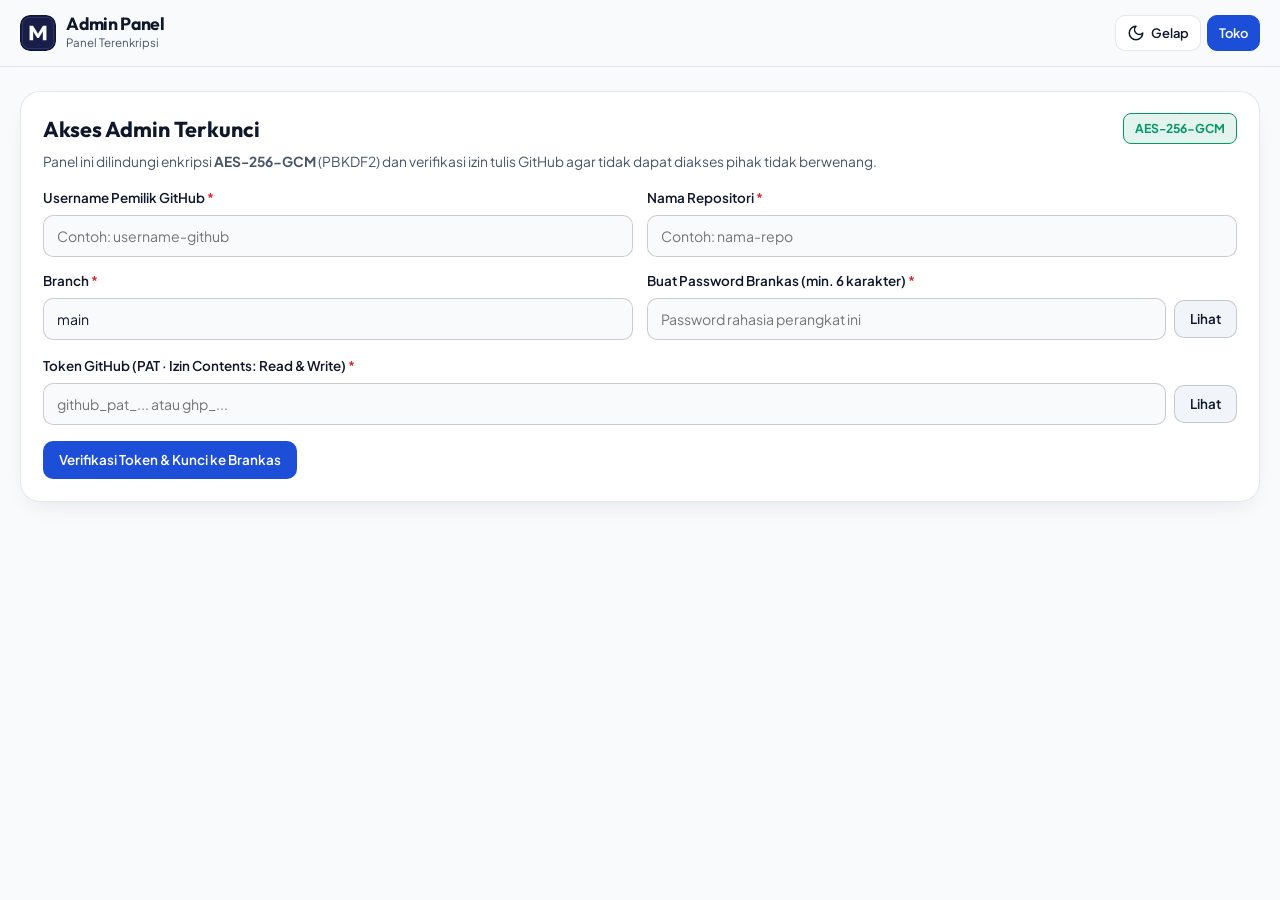
==== commit e69cb9ed: "v107: revert to clean baseline UI without GSAP, ScrollTrigger, Motion, or Lenis" ====
--- a/admin.html
+++ b/admin.html
@@ -19,11 +19,11 @@
       rel="stylesheet"
     />
 
-    <link rel="stylesheet" href="./css/tokens.css?v=106" />
-    <link rel="stylesheet" href="./css/styles.css?v=106" />
+    <link rel="stylesheet" href="./css/tokens.css?v=107" />
+    <link rel="stylesheet" href="./css/styles.css?v=107" />
     <script>
       (function () {
-        var CURRENT_CACHE = 'manifestudio-cache-v106';
+        var CURRENT_CACHE = 'manifestudio-cache-v107';
         window.addEventListener('load', function () {
           if ('caches' in window) {
             caches.keys().then(function (keys) {
@@ -33,7 +33,7 @@
             });
           }
           if ('serviceWorker' in navigator) {
-            navigator.serviceWorker.register('./sw.js?v=106').then(function (reg) {
+            navigator.serviceWorker.register('./sw.js?v=107').then(function (reg) {
               reg.update();
             }).catch(function () {});
           }
@@ -1489,10 +1489,6 @@
 
     <div id="toast-notification" class="toast-notification" role="status" aria-live="polite" hidden></div>
 
-    <script defer src="./js/vendor/gsap.min.js?v=106"></script>
-    <script defer src="./js/vendor/ScrollTrigger.min.js?v=106"></script>
-    <script defer src="./js/vendor/lenis.min.js?v=106"></script>
-    <script defer src="./js/vendor/motion.min.js?v=106"></script>
-    <script type="module" src="./js/admin.js?v=106"></script>
+    <script type="module" src="./js/admin.js?v=107"></script>
   </body>
 </html>
--- a/css/tokens.css
+++ b/css/tokens.css
@@ -1,14 +1,13 @@
 :root,
 [data-theme='dark'] {
   color-scheme: dark;
-  --bg: #070b14;
-  --bg-subtle: #0d1322;
-  --surface: #111829;
-  --surface-elevated: #172136;
-  --surface-hover: #1d2942;
-  --border: rgba(148, 163, 184, 0.14);
+  --bg: #090d16;
+  --bg-subtle: #0f1624;
+  --surface: #111827;
+  --surface-elevated: #182235;
+  --surface-hover: #1e2a40;
+  --border: rgba(148, 163, 184, 0.16);
   --border-strong: rgba(148, 163, 184, 0.28);
-  --ring-accent: rgba(59, 130, 246, 0.32);
 
   --ink: #f8fafc;
   --ink-secondary: #cbd5e1;
@@ -27,33 +26,30 @@
   --danger: #ef4444;
   --danger-soft: rgba(239, 68, 68, 0.14);
 
-  --header-bg: rgba(7, 11, 20, 0.78);
-  --header-bg-scrolled: rgba(7, 11, 20, 0.92);
+  --header-bg: rgba(9, 13, 22, 0.84);
   --hero-scrim: linear-gradient(
-    96deg,
-    rgba(7, 11, 20, 0.96) 0%,
-    rgba(7, 11, 20, 0.84) 55%,
-    rgba(7, 11, 20, 0.52) 100%
+    95deg,
+    rgba(9, 13, 22, 0.96) 0%,
+    rgba(9, 13, 22, 0.84) 55%,
+    rgba(9, 13, 22, 0.56) 100%
   );
-  --shadow-card: 0 12px 30px -14px rgba(2, 6, 23, 0.56);
-  --shadow-card-hover: 0 22px 44px -16px rgba(2, 6, 23, 0.78), 0 0 0 1px rgba(59, 130, 246, 0.24);
-  --shadow-float: 0 24px 48px -14px rgba(2, 6, 23, 0.76);
+  --shadow-card: 0 12px 30px -12px rgba(2, 6, 23, 0.55);
+  --shadow-float: 0 20px 44px -12px rgba(2, 6, 23, 0.72);
 }
 
 [data-theme='light'] {
   color-scheme: light;
-  --bg: #f6f8fc;
-  --bg-subtle: #edf2f8;
+  --bg: #f8fafc;
+  --bg-subtle: #eef2f7;
   --surface: #ffffff;
   --surface-elevated: #f1f5f9;
-  --surface-hover: #e5ecf6;
+  --surface-hover: #e2e8f0;
   --border: rgba(15, 23, 42, 0.1);
   --border-strong: rgba(15, 23, 42, 0.2);
-  --ring-accent: rgba(29, 78, 216, 0.22);
 
-  --ink: #0b1220;
+  --ink: #0f172a;
   --ink-secondary: #334155;
-  --ink-muted: #526176;
+  --ink-muted: #475569;
 
   --primary: #1d4ed8;
   --primary-hover: #1e40af;
@@ -68,17 +64,15 @@
   --danger: #dc2626;
   --danger-soft: rgba(220, 38, 38, 0.1);
 
-  --header-bg: rgba(246, 248, 252, 0.84);
-  --header-bg-scrolled: rgba(255, 255, 255, 0.94);
+  --header-bg: rgba(248, 250, 252, 0.88);
   --hero-scrim: linear-gradient(
-    96deg,
-    rgba(11, 18, 32, 0.94) 0%,
-    rgba(11, 18, 32, 0.8) 56%,
-    rgba(11, 18, 32, 0.48) 100%
+    95deg,
+    rgba(15, 23, 42, 0.94) 0%,
+    rgba(15, 23, 42, 0.8) 56%,
+    rgba(15, 23, 42, 0.5) 100%
   );
-  --shadow-card: 0 10px 26px -14px rgba(15, 23, 42, 0.11);
-  --shadow-card-hover: 0 18px 38px -14px rgba(15, 23, 42, 0.18), 0 0 0 1px rgba(29, 78, 216, 0.2);
-  --shadow-float: 0 22px 46px -14px rgba(15, 23, 42, 0.22);
+  --shadow-card: 0 10px 26px -12px rgba(15, 23, 42, 0.12);
+  --shadow-float: 0 20px 44px -12px rgba(15, 23, 42, 0.2);
 }
 
 :root {
--- a/css/styles.css
+++ b/css/styles.css
@@ -24350,509 +24350,3 @@
   color: var(--warning);
 }
 
-/* ============================================================================
- * Manifestudio v106 — Cohesive UI Polish + Lenis, GSAP & Motion Integration
- * ============================================================================ */
-
-/* 1. Lenis Smooth Scroll Base Integration */
-html.lenis,
-html.lenis body {
-  height: auto;
-}
-
-html.lenis,
-.lenis.lenis-smooth {
-  scroll-behavior: auto !important;
-}
-
-.lenis.lenis-smooth [data-lenis-prevent] {
-  overscroll-behavior: contain;
-}
-
-.lenis.lenis-stopped {
-  overflow: clip;
-}
-
-/* Subtle architectural ambient wash (calm depth, zero neon clutter) */
-body {
-  background-image: radial-gradient(
-    ellipse 85% 42% at 50% -12%,
-    rgba(37, 99, 235, 0.11),
-    transparent 68%
-  );
-  background-repeat: no-repeat;
-  background-attachment: scroll;
-}
-
-[data-theme='light'] body {
-  background-image: radial-gradient(
-    ellipse 85% 40% at 50% -14%,
-    rgba(29, 78, 216, 0.065),
-    transparent 68%
-  );
-}
-
-/* 2. Refined Glass Sticky Header + Hairline Scroll Progress Bar */
-.site-header {
-  background: var(--header-bg);
-  border-bottom: 1px solid var(--border);
-  backdrop-filter: blur(14px) saturate(145%);
-  -webkit-backdrop-filter: blur(14px) saturate(145%);
-  transition: background-color 0.24s var(--ease), box-shadow 0.24s var(--ease), border-color 0.24s var(--ease);
-}
-
-.site-header.is-scrolled {
-  background: var(--header-bg-scrolled);
-  border-bottom-color: var(--border-strong);
-  box-shadow: 0 10px 30px -18px rgba(2, 6, 23, 0.65);
-}
-
-[data-theme='light'] .site-header.is-scrolled {
-  box-shadow: 0 10px 28px -18px rgba(15, 23, 42, 0.16);
-}
-
-.ms-scroll-progress {
-  position: absolute;
-  left: 0;
-  right: 0;
-  bottom: -1px;
-  height: 2px;
-  background: linear-gradient(90deg, var(--primary) 0%, var(--accent) 100%);
-  transform-origin: left center;
-  transform: scaleX(0);
-  opacity: 0;
-  pointer-events: none;
-  will-change: transform, opacity;
-  transition: opacity 0.22s ease;
-}
-
-.header-nav-link {
-  border-radius: 10px;
-  transition: color 0.18s var(--ease), background-color 0.18s var(--ease), border-color 0.18s var(--ease);
-}
-
-.header-nav-link.is-active {
-  background: rgba(37, 99, 235, 0.14);
-  color: var(--ink);
-}
-
-[data-theme='light'] .header-nav-link.is-active {
-  background: rgba(29, 78, 216, 0.1);
-  color: var(--primary);
-}
-
-.header-btn:not(.header-cart-btn) {
-  border-radius: 11px;
-  border: 1px solid var(--border);
-  background: var(--surface);
-  transition: background-color 0.18s var(--ease), border-color 0.18s var(--ease), color 0.18s var(--ease), box-shadow 0.18s var(--ease);
-}
-
-.header-btn:not(.header-cart-btn):hover {
-  border-color: var(--border-strong);
-  background: var(--surface-elevated);
-}
-
-.header-cart-btn {
-  border-radius: 11px;
-  background-color: var(--primary);
-  border-color: var(--primary);
-  color: var(--primary-ink);
-  box-shadow: 0 8px 20px -10px rgba(37, 99, 235, 0.72);
-}
-
-.header-cart-btn:hover {
-  background-color: var(--primary-hover);
-  border-color: var(--primary-hover);
-}
-
-/* 3. GSAP + ScrollTrigger Word-by-Word Heading Reveal Mask */
-.ms-word-heading {
-  text-wrap: balance;
-}
-
-.ms-word-mask {
-  display: inline-block;
-  overflow: hidden;
-  vertical-align: top;
-  line-height: 1.24;
-  padding-bottom: 0.08em;
-  margin-bottom: -0.06em;
-}
-
-.ms-word-inner {
-  display: inline-block;
-  will-change: transform, opacity;
-}
-
-/* 4. Editorial Typographic Hierarchy & Section Rhythm */
-.section-title {
-  font-family: var(--font-display);
-  font-size: clamp(1.42rem, 2.3vw, 1.98rem);
-  font-weight: 700;
-  letter-spacing: -0.024em;
-  line-height: 1.18;
-  text-wrap: balance;
-}
-
-.studio-section-eyebrow {
-  display: inline-block;
-  font-family: var(--font-mono);
-  font-size: 0.72rem;
-  font-weight: 700;
-  letter-spacing: 0.1em;
-  text-transform: uppercase;
-  color: var(--accent);
-  margin-bottom: 0.32rem;
-}
-
-.studio-section {
-  padding-top: clamp(2.1rem, 4.2vw, 3.25rem);
-  padding-bottom: clamp(0.75rem, 2vw, 1.4rem);
-}
-
-.studio-section-head {
-  margin-bottom: 1.35rem;
-}
-
-/* 5. Elevated Hero Banner Carousel */
-.promo-banner-section {
-  padding-top: clamp(1rem, 2.2vw, 1.55rem);
-}
-
-.banner-carousel {
-  border-radius: var(--radius-xl);
-  border: 1px solid var(--border);
-  box-shadow: 0 24px 52px -24px rgba(2, 6, 23, 0.72), inset 0 1px 0 rgba(255, 255, 255, 0.08);
-  overflow: hidden;
-}
-
-[data-theme='light'] .banner-carousel {
-  box-shadow: 0 22px 46px -22px rgba(15, 23, 42, 0.22);
-}
-
-.promo-heading {
-  font-family: var(--font-display);
-  font-size: clamp(1.36rem, 2.75vw, 2.25rem);
-  line-height: 1.14;
-  letter-spacing: -0.028em;
-  text-wrap: balance;
-}
-
-.promo-kicker {
-  font-family: var(--font-mono);
-  letter-spacing: 0.08em;
-  font-size: 0.72rem;
-}
-
-.banner-nav-btn {
-  backdrop-filter: blur(10px);
-  -webkit-backdrop-filter: blur(10px);
-  border: 1px solid rgba(255, 255, 255, 0.18);
-  background: rgba(7, 11, 20, 0.56);
-  transition: background-color 0.2s var(--ease), border-color 0.2s var(--ease), opacity 0.2s var(--ease);
-}
-
-.banner-nav-btn:hover {
-  background: rgba(37, 99, 235, 0.82);
-  border-color: rgba(255, 255, 255, 0.35);
-}
-
-/* 6. Motion-Ready Cards (Zero CSS/JS Transform Fighting) */
-[data-motion-hover-bound='true'] {
-  will-change: transform;
-  transition-property: background-color, border-color, box-shadow, color !important;
-  transition-duration: 0.22s !important;
-  transition-timing-function: var(--ease) !important;
-}
-
-[data-motion-hover-bound='true']:hover {
-  /* Motion spring physics owns transform on pointer-fine devices */
-  box-shadow: var(--shadow-card-hover);
-  border-color: rgba(59, 130, 246, 0.42);
-}
-
-[data-theme='light'] [data-motion-hover-bound='true']:hover {
-  border-color: rgba(29, 78, 216, 0.34);
-}
-
-/* Studio App Launcher Cards */
-.studio-feat-grid {
-  gap: 0.95rem;
-}
-
-.studio-app-tile {
-  position: relative;
-  background: var(--surface);
-  border: 1px solid var(--border);
-  border-radius: 18px;
-  padding: 1.15rem 0.85rem 1rem;
-  box-shadow: var(--shadow-card);
-  overflow: hidden;
-}
-
-.studio-app-tile::before {
-  content: '';
-  position: absolute;
-  inset: 0 0 auto 0;
-  height: 1px;
-  background: linear-gradient(90deg, transparent, rgba(255, 255, 255, 0.14), transparent);
-  opacity: 0.55;
-  pointer-events: none;
-}
-
-[data-theme='light'] .studio-app-tile::before {
-  background: linear-gradient(90deg, transparent, rgba(29, 78, 216, 0.12), transparent);
-}
-
-.studio-app-tile:hover {
-  background: var(--surface-elevated);
-}
-
-[data-theme='light'] .studio-app-tile:hover {
-  background: #ffffff;
-}
-
-.studio-app-icon-wrap {
-  border-radius: 16px;
-  will-change: transform;
-}
-
-.studio-app-title {
-  font-family: var(--font-display);
-  font-weight: 600;
-  letter-spacing: -0.01em;
-}
-
-/* Catalog Product Tiles (Storefront Parity) */
-.product-tile {
-  position: relative;
-  background: var(--surface);
-  border: 1px solid var(--border);
-  border-radius: 18px;
-  box-shadow: var(--shadow-card);
-  overflow: hidden;
-}
-
-.product-tile:hover {
-  background: var(--surface-elevated);
-}
-
-[data-theme='light'] .product-tile:hover {
-  background: #ffffff;
-}
-
-/* Platform Value Pillars — Structured Editorial Cards */
-.studio-pillars-grid {
-  border-top: none;
-  padding-top: 0;
-  gap: 1rem;
-}
-
-.studio-pillar-item {
-  position: relative;
-  background: var(--surface);
-  border: 1px solid var(--border);
-  border-radius: 18px;
-  padding: 1.35rem 1.25rem;
-  box-shadow: var(--shadow-card);
-  gap: 0.52rem;
-}
-
-.studio-pillar-num {
-  display: inline-flex;
-  align-items: center;
-  justify-content: center;
-  width: fit-content;
-  font-size: 0.78rem;
-  letter-spacing: 0.06em;
-  color: var(--accent);
-}
-
-.studio-pillar-title {
-  font-size: 1.04rem;
-  letter-spacing: -0.015em;
-}
-
-/* Toolbar, Search & Category Filter Polish */
-.studio-directory-toolbar,
-.filter-toolbar {
-  margin-bottom: 1.35rem;
-}
-
-.search-box {
-  border-radius: 13px;
-  border-color: var(--border);
-  background: var(--surface);
-  transition: border-color 0.2s var(--ease), box-shadow 0.2s var(--ease), background-color 0.2s var(--ease);
-}
-
-.search-box:focus-within {
-  border-color: var(--primary);
-  box-shadow: 0 0 0 3px var(--ring-accent);
-}
-
-.cat-tab {
-  border-radius: 11px;
-  border: 1px solid var(--border);
-  background: var(--surface);
-  transition: background-color 0.18s var(--ease), border-color 0.18s var(--ease), color 0.18s var(--ease);
-}
-
-.cat-tab:hover:not(.is-active) {
-  background: var(--surface-elevated);
-  border-color: var(--border-strong);
-}
-
-.cat-tab.is-active {
-  background: var(--primary);
-  border-color: var(--primary);
-  color: var(--primary-ink);
-  box-shadow: 0 8px 20px -10px rgba(37, 99, 235, 0.72);
-}
-
-/* Utilities Callout & PWA Install Cards */
-.utilities-callout-card,
-.pwa-install-card {
-  border-radius: 18px;
-  border: 1px solid var(--border);
-  box-shadow: var(--shadow-card);
-}
-
-/* FAQ Accordion Polish */
-.faq-section {
-  padding-top: clamp(2rem, 4vw, 3rem);
-  padding-bottom: clamp(2.4rem, 4.5vw, 3.6rem);
-}
-
-.faq-list {
-  gap: 0.7rem;
-}
-
-.faq-item {
-  border-radius: 16px;
-  border: 1px solid var(--border);
-  background: var(--surface);
-  transition: border-color 0.2s var(--ease), background-color 0.2s var(--ease), box-shadow 0.2s var(--ease);
-}
-
-.faq-item:hover {
-  border-color: var(--border-strong);
-}
-
-.faq-item.is-open {
-  border-color: rgba(59, 130, 246, 0.36);
-  box-shadow: var(--shadow-card);
-}
-
-.faq-trigger {
-  min-height: 54px;
-}
-
-.faq-chevron {
-  transition: transform 0.24s var(--ease), color 0.2s var(--ease);
-}
-
-.faq-item.is-open .faq-chevron {
-  transform: rotate(180deg);
-  color: var(--accent);
-}
-
-/* Dedicated Tool View Header & Switcher */
-.studio-tool-head {
-  padding: 0.35rem 0 0.75rem;
-  border-bottom: 1px solid var(--border);
-  margin-bottom: 1.25rem;
-}
-
-.studio-tool-head-icon {
-  box-shadow: var(--shadow-card);
-  border: 1px solid var(--border);
-}
-
-.studio-picker-trigger {
-  border-radius: 12px;
-  border: 1px solid var(--border);
-  background: var(--surface);
-  transition: border-color 0.2s var(--ease), background-color 0.2s var(--ease);
-}
-
-.studio-picker-trigger:hover {
-  border-color: var(--border-strong);
-  background: var(--surface-elevated);
-}
-
-/* Donate Podium & KPI Cards */
-.donate-podium-card,
-.donate-kpi-cell {
-  border-radius: 18px;
-}
-
-/* Footer Architectural Separation */
-.site-footer {
-  border-top: 1px solid var(--border);
-  background: var(--bg-subtle);
-}
-
-/* Responsive Harmony (Tablet & Mobile) */
-@media (max-width: 960px) {
-  .studio-pillars-grid {
-    grid-template-columns: repeat(2, minmax(0, 1fr));
-  }
-}
-
-@media (max-width: 640px) {
-  .studio-section {
-    padding-top: 1.75rem;
-  }
-
-  .studio-feat-grid {
-    gap: 0.72rem;
-  }
-
-  .studio-app-tile {
-    border-radius: 15px;
-    padding: 0.9rem 0.65rem 0.85rem;
-  }
-
-  .studio-pillars-grid {
-    grid-template-columns: 1fr;
-    gap: 0.75rem;
-  }
-
-  .studio-pillar-item {
-    border-radius: 15px;
-    padding: 1.1rem 1rem;
-  }
-
-  .banner-carousel {
-    border-radius: 20px;
-  }
-
-  .promo-heading {
-    font-size: clamp(1.22rem, 5.4vw, 1.56rem);
-  }
-}
-
-/* Strict Accessibility Fallback for Reduced Motion */
-@media (prefers-reduced-motion: reduce) {
-  .ms-word-inner {
-    opacity: 1 !important;
-    transform: none !important;
-  }
-
-  .studio-app-tile,
-  .product-tile,
-  .studio-pillar-item,
-  .faq-item,
-  .donate-podium-card,
-  .donate-kpi-cell,
-  .utilities-callout-card,
-  .pwa-install-card {
-    opacity: 1 !important;
-    transform: none !important;
-    transition: none !important;
-  }
-}
-
-
